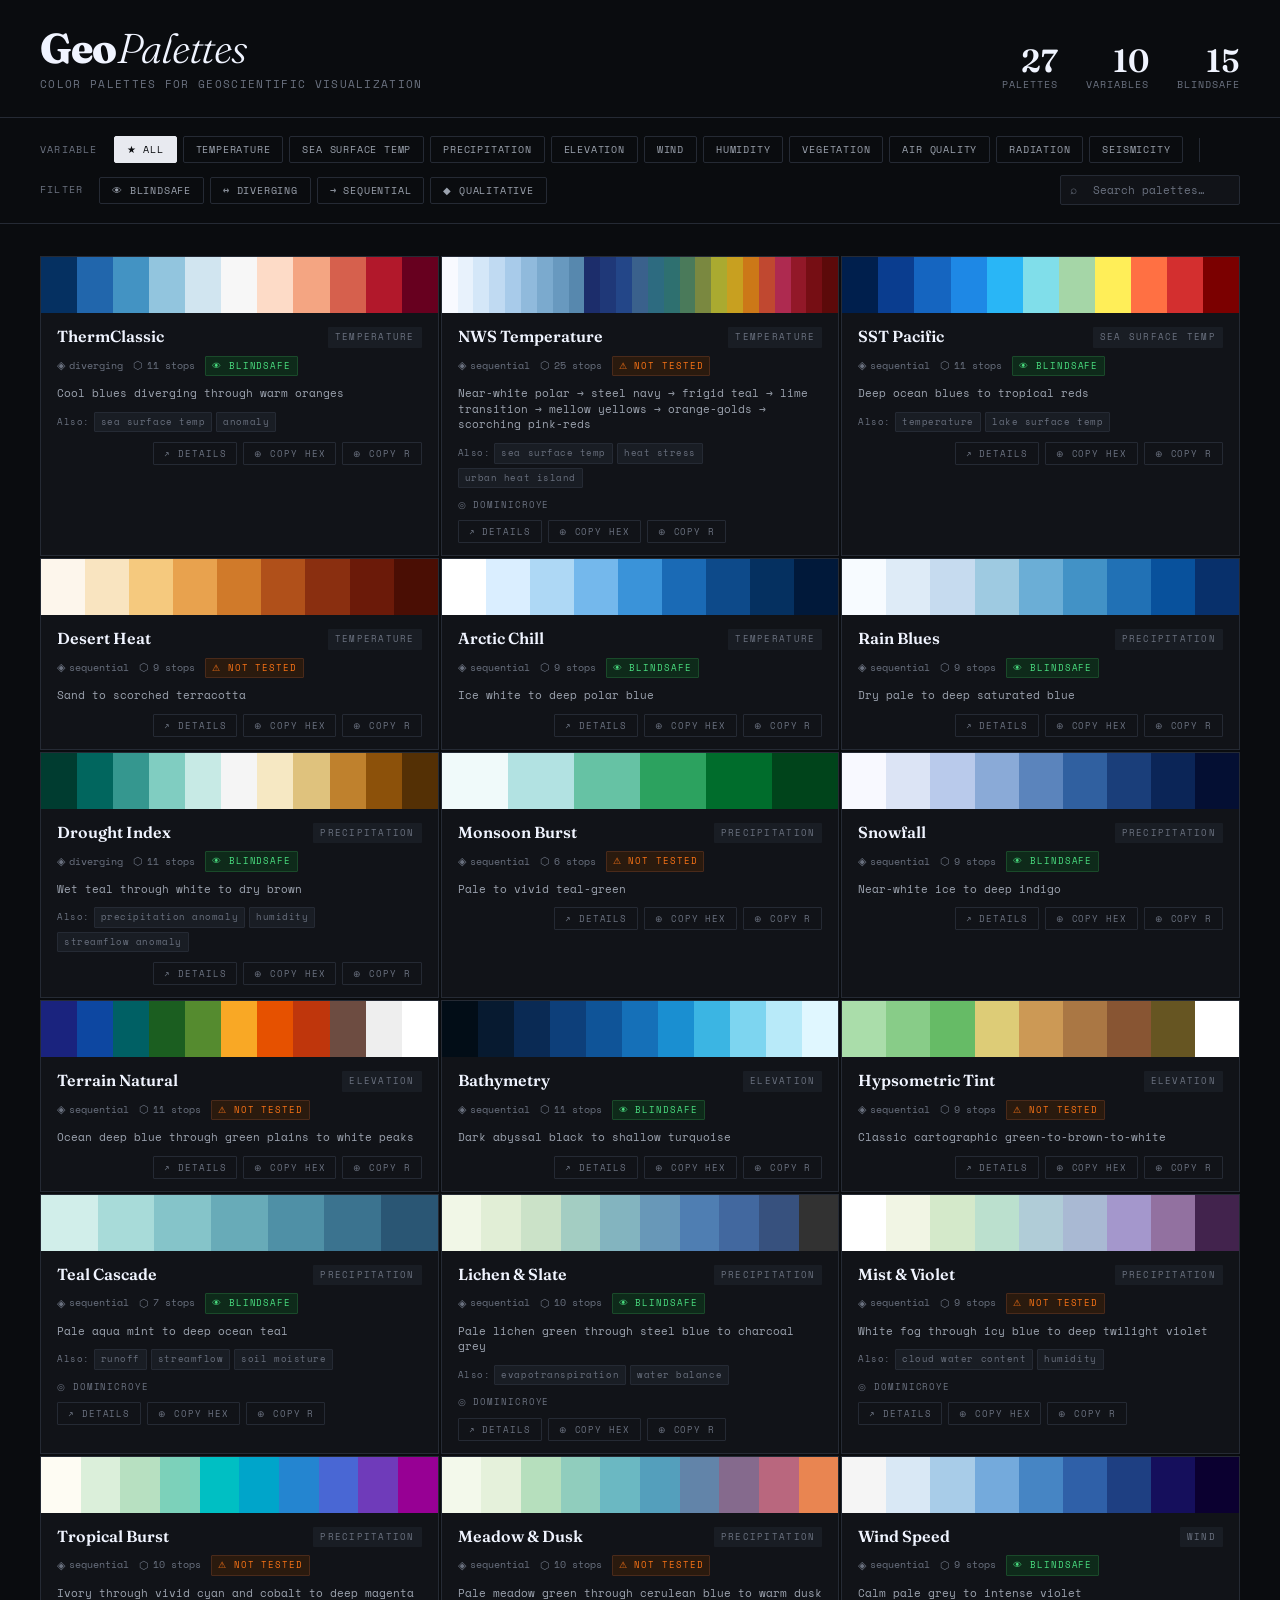
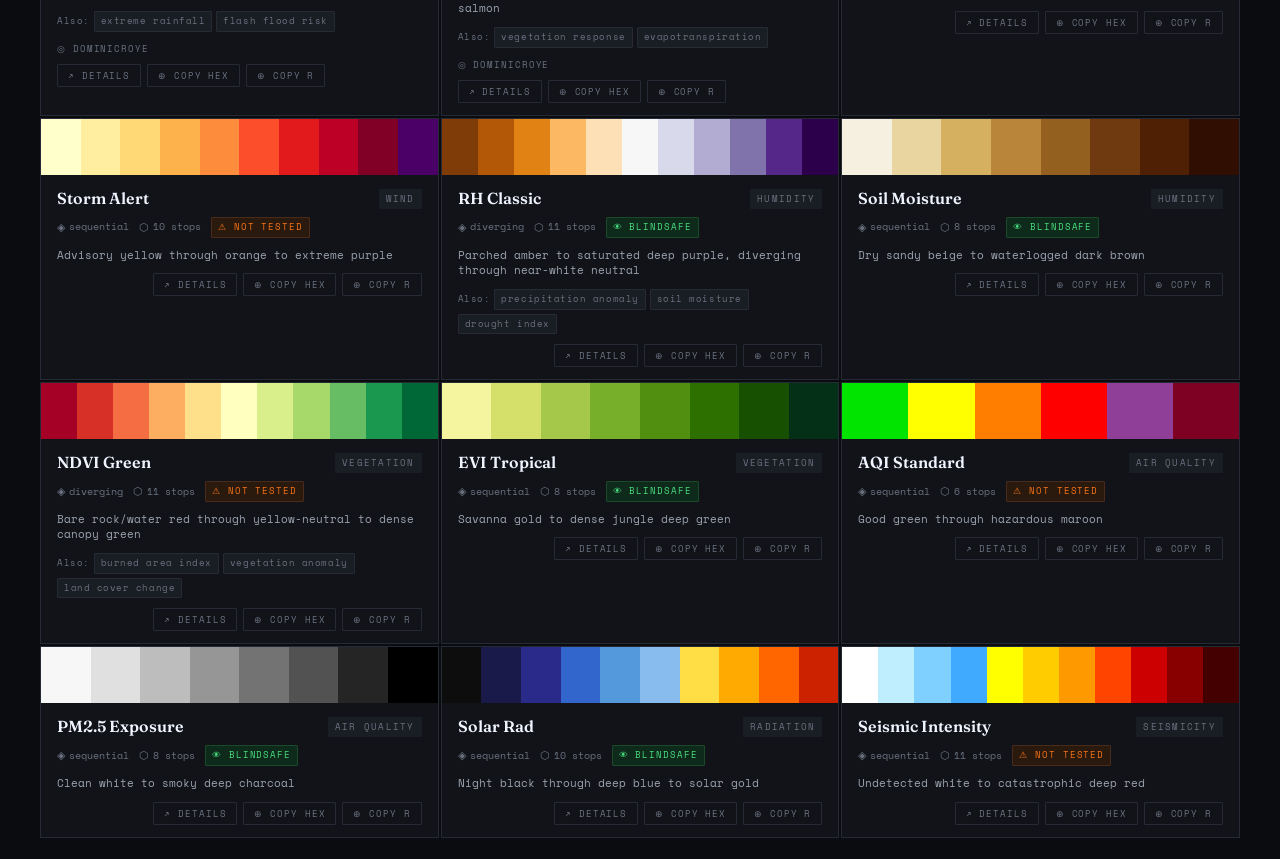
==== index.html @ 3ffadcd8 "Rename geopalettes.html to index.html" ====
<!DOCTYPE html>
<html lang="en">
<head>
<meta charset="UTF-8">
<meta name="viewport" content="width=device-width, initial-scale=1.0">
<title>GeoPalettes — Color Palettes for Geosciences</title>
<link href="https://fonts.googleapis.com/css2?family=Space+Mono:ital,wght@0,400;0,700;1,400&family=Fraunces:ital,opsz,wght@0,9..144,300;0,9..144,600;0,9..144,800;1,9..144,300&display=swap" rel="stylesheet">
<style>
  :root {
    --bg: #0a0c0f;
    --surface: #111318;
    --surface2: #191d24;
    --border: #252a34;
    --text: #e8eaf0;
    --text-dim: #6b7280;
    --text-mid: #9ca3af;
    --accent: #f0f4ff;
    --mono: 'Space Mono', monospace;
    --serif: 'Fraunces', Georgia, serif;
  }

  * { box-sizing: border-box; margin: 0; padding: 0; }

  body {
    background: var(--bg);
    color: var(--text);
    font-family: var(--mono);
    font-size: 13px;
    line-height: 1.6;
    min-height: 100vh;
  }

  /* ── HEADER ── */
  header {
    border-bottom: 1px solid var(--border);
    padding: 28px 40px 24px;
    display: flex;
    align-items: flex-end;
    justify-content: space-between;
    gap: 20px;
    flex-wrap: wrap;
  }

  .logo-block h1 {
    font-family: var(--serif);
    font-size: 2.6rem;
    font-weight: 800;
    letter-spacing: -0.02em;
    line-height: 1;
    color: var(--accent);
  }

  .logo-block h1 span {
    font-style: italic;
    font-weight: 300;
  }

  .logo-block p {
    margin-top: 6px;
    color: var(--text-dim);
    font-size: 11px;
    letter-spacing: 0.12em;
    text-transform: uppercase;
  }

  .header-stats {
    display: flex;
    gap: 28px;
    align-items: flex-end;
  }

  .stat {
    text-align: right;
  }

  .stat-num {
    font-family: var(--serif);
    font-size: 2rem;
    font-weight: 600;
    color: var(--accent);
    line-height: 1;
  }

  .stat-label {
    font-size: 10px;
    color: var(--text-dim);
    text-transform: uppercase;
    letter-spacing: 0.1em;
  }

  /* ── CONTROLS ── */
  .controls {
    padding: 18px 40px;
    border-bottom: 1px solid var(--border);
    display: flex;
    gap: 12px;
    align-items: center;
    flex-wrap: wrap;
  }

  .controls label {
    font-size: 10px;
    color: var(--text-dim);
    text-transform: uppercase;
    letter-spacing: 0.12em;
    margin-right: 4px;
  }

  .filter-group {
    display: flex;
    gap: 6px;
    flex-wrap: wrap;
    align-items: center;
  }

  .chip {
    padding: 5px 12px;
    border: 1px solid var(--border);
    border-radius: 2px;
    background: transparent;
    color: var(--text-mid);
    font-family: var(--mono);
    font-size: 10px;
    letter-spacing: 0.08em;
    text-transform: uppercase;
    cursor: pointer;
    transition: all 0.15s;
  }

  .chip:hover { border-color: var(--text-mid); color: var(--text); }

  .chip.active {
    background: var(--text);
    border-color: var(--text);
    color: var(--bg);
  }

  .sep { width: 1px; height: 24px; background: var(--border); margin: 0 4px; }

  .search-wrap {
    position: relative;
    margin-left: auto;
  }

  .search-wrap input {
    background: var(--surface);
    border: 1px solid var(--border);
    color: var(--text);
    font-family: var(--mono);
    font-size: 11px;
    padding: 6px 12px 6px 32px;
    border-radius: 2px;
    width: 180px;
    outline: none;
    transition: border-color 0.15s;
  }

  .search-wrap input:focus { border-color: var(--text-mid); }
  .search-wrap input::placeholder { color: var(--text-dim); }

  .search-icon {
    position: absolute;
    left: 10px;
    top: 50%;
    transform: translateY(-50%);
    color: var(--text-dim);
    pointer-events: none;
    font-size: 12px;
  }

  /* ── GRID ── */
  .grid {
    padding: 32px 40px;
    display: grid;
    grid-template-columns: repeat(auto-fill, minmax(320px, 1fr));
    gap: 2px;
  }

  /* ── CARD ── */
  .card {
    background: var(--surface);
    border: 1px solid var(--border);
    cursor: pointer;
    transition: border-color 0.15s, transform 0.15s;
    overflow: hidden;
    position: relative;
    animation: fadeIn 0.3s ease both;
  }

  .card:hover {
    border-color: #3a3f4a;
    z-index: 2;
  }

  .card.hidden { display: none; }

  @keyframes fadeIn {
    from { opacity: 0; transform: translateY(8px); }
    to   { opacity: 1; transform: translateY(0); }
  }

  .card-swatch {
    height: 56px;
    display: flex;
    width: 100%;
  }

  .swatch-segment {
    flex: 1;
    height: 100%;
    transition: flex 0.2s;
  }

  .card:hover .swatch-segment { flex: 1.4; }

  .card-body {
    padding: 14px 16px 12px;
  }

  .card-header {
    display: flex;
    justify-content: space-between;
    align-items: flex-start;
    margin-bottom: 8px;
    gap: 8px;
  }

  .card-name {
    font-family: var(--serif);
    font-size: 1rem;
    font-weight: 600;
    color: var(--accent);
    line-height: 1.2;
  }

  .card-variable {
    font-size: 9px;
    text-transform: uppercase;
    letter-spacing: 0.14em;
    color: var(--text-dim);
    background: var(--surface2);
    padding: 3px 7px;
    border-radius: 1px;
    white-space: nowrap;
    flex-shrink: 0;
  }

  .card-meta {
    display: flex;
    gap: 10px;
    flex-wrap: wrap;
    margin-bottom: 10px;
  }

  .meta-item {
    font-size: 10px;
    color: var(--text-dim);
    display: flex;
    align-items: center;
    gap: 4px;
  }

  .meta-item .icon { font-size: 11px; }

  .badge-safe {
    font-size: 9px;
    padding: 2px 6px;
    border-radius: 1px;
    background: #0e2a1a;
    color: #4ade80;
    border: 1px solid #1a4a2a;
    text-transform: uppercase;
    letter-spacing: 0.1em;
  }

  .badge-unsafe {
    font-size: 9px;
    padding: 2px 6px;
    border-radius: 1px;
    background: #2a1a0e;
    color: #f97316;
    border: 1px solid #4a2a1a;
    text-transform: uppercase;
    letter-spacing: 0.1em;
  }

  .card-desc {
    font-size: 10.5px;
    color: var(--text-mid);
    line-height: 1.5;
    margin-bottom: 10px;
  }

  .card-actions {
    display: flex;
    gap: 6px;
    flex-wrap: wrap;
  }

  .card-also {
    display: flex;
    align-items: center;
    flex-wrap: wrap;
    gap: 4px;
    margin-bottom: 10px;
    font-size: 9px;
    color: var(--text-dim);
    letter-spacing: 0.06em;
  }

  .also-tag {
    background: var(--surface2);
    border: 1px solid var(--border);
    color: var(--text-dim);
    padding: 2px 6px;
    border-radius: 1px;
    font-size: 9px;
  }

  .card-footer-meta {
    display: flex;
    align-items: center;
    justify-content: space-between;
    gap: 8px;
    flex-wrap: wrap;
  }

  .card-author {
    font-size: 9px;
    color: var(--text-dim);
    text-transform: uppercase;
    letter-spacing: 0.1em;
    white-space: nowrap;
  }

  .btn-action {
    font-family: var(--mono);
    font-size: 9px;
    letter-spacing: 0.1em;
    text-transform: uppercase;
    padding: 4px 10px;
    border: 1px solid var(--border);
    background: transparent;
    color: var(--text-dim);
    cursor: pointer;
    border-radius: 1px;
    transition: all 0.15s;
  }

  .btn-action:hover { border-color: var(--text-mid); color: var(--text); }

  .btn-action.copied { border-color: #4ade80; color: #4ade80; }

  /* ── MODAL ── */
  .modal-overlay {
    display: none;
    position: fixed;
    inset: 0;
    background: rgba(0,0,0,0.7);
    z-index: 100;
    align-items: center;
    justify-content: center;
    padding: 20px;
    backdrop-filter: blur(4px);
  }

  .modal-overlay.open { display: flex; }

  .modal {
    background: var(--surface);
    border: 1px solid var(--border);
    max-width: 680px;
    width: 100%;
    max-height: 90vh;
    overflow-y: auto;
    animation: modalIn 0.2s ease;
  }

  @keyframes modalIn {
    from { opacity: 0; transform: scale(0.97); }
    to   { opacity: 1; transform: scale(1); }
  }

  .modal-swatch {
    height: 80px;
    display: flex;
    width: 100%;
  }

  .modal-swatch .swatch-segment {
    position: relative;
    cursor: pointer;
    height: 100%;
  }

  .modal-swatch .swatch-segment:hover::after {
    content: attr(data-hex);
    position: absolute;
    bottom: 6px;
    left: 50%;
    transform: translateX(-50%);
    background: rgba(0,0,0,0.8);
    color: #fff;
    font-family: var(--mono);
    font-size: 9px;
    padding: 2px 5px;
    border-radius: 2px;
    white-space: nowrap;
    pointer-events: none;
  }

  .modal-body { padding: 24px; }

  .modal-title {
    font-family: var(--serif);
    font-size: 1.8rem;
    font-weight: 700;
    color: var(--accent);
    margin-bottom: 4px;
  }

  .modal-subtitle {
    color: var(--text-dim);
    font-size: 10px;
    text-transform: uppercase;
    letter-spacing: 0.14em;
    margin-bottom: 20px;
  }

  .modal-grid {
    display: grid;
    grid-template-columns: 1fr 1fr;
    gap: 12px;
    margin-bottom: 20px;
  }

  .meta-box {
    background: var(--surface2);
    padding: 12px 14px;
    border: 1px solid var(--border);
  }

  .meta-box-label {
    font-size: 9px;
    text-transform: uppercase;
    letter-spacing: 0.14em;
    color: var(--text-dim);
    margin-bottom: 4px;
  }

  .meta-box-value {
    font-size: 12px;
    color: var(--text);
  }

  .hex-list {
    display: flex;
    flex-wrap: wrap;
    gap: 8px;
    margin-bottom: 20px;
  }

  .hex-chip {
    display: flex;
    align-items: center;
    gap: 6px;
    background: var(--surface2);
    padding: 5px 10px;
    border: 1px solid var(--border);
    cursor: pointer;
    border-radius: 1px;
    transition: border-color 0.15s;
    font-size: 11px;
    color: var(--text-mid);
  }

  .hex-chip:hover { border-color: var(--text-mid); }

  .hex-dot {
    width: 14px;
    height: 14px;
    border-radius: 50%;
    flex-shrink: 0;
  }

  .code-tabs {
    display: flex;
    gap: 0;
    margin-bottom: 0;
  }

  .code-tab {
    padding: 6px 16px;
    font-family: var(--mono);
    font-size: 10px;
    letter-spacing: 0.1em;
    text-transform: uppercase;
    background: var(--surface2);
    border: 1px solid var(--border);
    color: var(--text-dim);
    cursor: pointer;
    transition: all 0.12s;
    border-bottom: none;
  }

  .code-tab.active { background: var(--bg); color: var(--text); }

  .code-block {
    background: var(--bg);
    border: 1px solid var(--border);
    padding: 16px;
    font-size: 11px;
    line-height: 1.8;
    color: #a5b4fc;
    white-space: pre;
    overflow-x: auto;
    display: none;
  }

  .code-block.active { display: block; }

  .code-block .c-comment { color: var(--text-dim); }
  .code-block .c-fn     { color: #f472b6; }
  .code-block .c-str    { color: #86efac; }
  .code-block .c-num    { color: #fbbf24; }

  .modal-close {
    float: right;
    background: none;
    border: 1px solid var(--border);
    color: var(--text-dim);
    font-family: var(--mono);
    font-size: 11px;
    padding: 4px 10px;
    cursor: pointer;
    border-radius: 1px;
    transition: all 0.12s;
    margin-bottom: 16px;
  }

  .modal-close:hover { border-color: var(--text-mid); color: var(--text); }

  /* ── EMPTY STATE ── */
  .empty {
    text-align: center;
    padding: 80px 20px;
    color: var(--text-dim);
    grid-column: 1/-1;
    display: none;
  }

  .empty.show { display: block; }

  .empty p { font-size: 11px; margin-top: 8px; }

  /* ── FOOTER ── */
  footer {
    border-top: 1px solid var(--border);
    padding: 20px 40px;
    display: flex;
    justify-content: space-between;
    align-items: center;
    flex-wrap: wrap;
    gap: 10px;
  }

  footer p { font-size: 10px; color: var(--text-dim); }

  footer a { color: var(--text-mid); text-decoration: none; }
  footer a:hover { color: var(--text); }

  /* ── SCROLLBAR ── */
  ::-webkit-scrollbar { width: 6px; height: 6px; }
  ::-webkit-scrollbar-track { background: var(--bg); }
  ::-webkit-scrollbar-thumb { background: var(--border); border-radius: 3px; }
</style>
</head>
<body>

<header>
  <div class="logo-block">
    <h1>Geo<span>Palettes</span></h1>
    <p>Color palettes for geoscientific visualization</p>
  </div>
  <div class="header-stats">
    <div class="stat">
      <div class="stat-num" id="stat-palettes">0</div>
      <div class="stat-label">Palettes</div>
    </div>
    <div class="stat">
      <div class="stat-num" id="stat-vars">0</div>
      <div class="stat-label">Variables</div>
    </div>
    <div class="stat">
      <div class="stat-num" id="stat-safe">0</div>
      <div class="stat-label">Blindsafe</div>
    </div>
  </div>
</header>

<div class="controls">
  <label>Variable</label>
  <div class="filter-group" id="var-chips"></div>
  <div class="sep"></div>
  <label>Filter</label>
  <div class="filter-group">
    <button class="chip" data-filter="blindsafe" onclick="toggleFilter(this)">👁 Blindsafe</button>
    <button class="chip" data-filter="diverging" onclick="toggleFilter(this)">↔ Diverging</button>
    <button class="chip" data-filter="sequential" onclick="toggleFilter(this)">→ Sequential</button>
    <button class="chip" data-filter="qualitative" onclick="toggleFilter(this)">◆ Qualitative</button>
  </div>
  <div class="search-wrap">
    <span class="search-icon">⌕</span>
    <input type="text" id="search" placeholder="Search palettes…" oninput="applyFilters()">
  </div>
</div>

<div class="grid" id="grid">
  <div class="empty" id="empty">
    <div style="font-size:2rem">◌</div>
    <p>No palettes match the current filters.</p>
  </div>
</div>

<!-- MODAL -->
<div class="modal-overlay" id="modal" onclick="closeModal(event)">
  <div class="modal" id="modal-content">
    <div class="modal-swatch" id="modal-swatch"></div>
    <div class="modal-body">
      <button class="modal-close" onclick="closeModal()">✕ Close</button>
      <div class="modal-title" id="modal-name"></div>
      <div class="modal-subtitle" id="modal-sub"></div>
      <div class="modal-grid" id="modal-meta"></div>
      <div style="font-size:10px;color:var(--text-dim);text-transform:uppercase;letter-spacing:.12em;margin-bottom:10px">Hex Codes <span style="font-size:9px">(click to copy)</span></div>
      <div class="hex-list" id="modal-hexes"></div>
      <div class="code-tabs">
        <button class="code-tab active" onclick="switchTab('r',this)">R</button>
        <button class="code-tab" onclick="switchTab('python',this)">Python</button>
        <button class="code-tab" onclick="switchTab('css',this)">CSS</button>
      </div>
      <div class="code-block active" id="code-r"></div>
      <div class="code-block" id="code-python"></div>
      <div class="code-block" id="code-css"></div>
    </div>
  </div>
</div>

<footer>
  <p>GeoPalettes · Open collection of color palettes for geosciences · <a href="https://github.com/dominicroye/color-for-geoscience" target="_blank">github.com/dominicroye/color-for-geoscience</a></p>
  <p>Contributions welcome · CC BY 4.0</p>
</footer>

<script>
const PALETTES = [
  // ── TEMPERATURE ──
  {
    id: "thermo-classic",
    name: "ThermClassic",
    variable: "temperature",
    type: "diverging",
    blindsafe: true,
    range: "-30 to 50 °C",
    context: "Temperature anomalies, climate maps, departure from normal",
    also_useful: ["sea surface temp", "anomaly"],
    theme: "Cool blues diverging through warm oranges",
    author: "GeoPalettes",
    colors: ["#053061","#2166ac","#4393c3","#92c5de","#d1e5f0","#f7f7f7","#fddbc7","#f4a582","#d6604d","#b2182b","#67001f"]
  },
  {
    id: "temp-fahrenheit-nws",
    name: "NWS Temperature",
    variable: "temperature",
    type: "sequential",
    blindsafe: false,
    range: "-51 to 66 °C",
    context: "Surface air temperature, weather forecast maps, NWS-style products",
    also_useful: ["sea surface temp", "heat stress", "urban heat island"],
    theme: "Near-white polar → steel navy → frigid teal → lime transition → mellow yellows → orange-golds → scorching pink-reds",
    author: "dominicroye",
    colors: [
      "#F8FAFF", // -60 to -45 °F  — barely-there blue/white (extreme cold)
      "#E8F2FC",
      "#D4E7F8",
      "#C0DAF2",
      "#A8CBEA",
      "#90BADC", // -45 to 0 °F   — light gray/blues
      "#7BAACE",
      "#6899BF",
      "#5788AE",
      "#1C2D6B", // 0 to 32 °F    — hard navy dividing wall (freezing)
      "#1F3878",
      "#234688",
      "#3A618C", // 32 to 50 °F   — frigid turquoise/blues
      "#2D6B80",
      "#2E7070", // 50 to 70 °F   — transitional lime/teals
      "#4A7A5A",
      "#7A8840",
      "#AAAA30", // 70 to 85 °F   — mellow yellows
      "#C8A020",
      "#CC7818", // 85 to 100 °F  — warming orange/golds
      "#C04830",
      "#AE2A50", // 100 to 120 °F — scorching pink/reds
      "#921828",
      "#760E14",
      "#5C0A0A"  // 120 to 150 °F — extreme heat maroon
    ]
  },
  {
    id: "sst-pacific",
    name: "SST Pacific",
    variable: "sea surface temp",
    type: "sequential",
    blindsafe: true,
    range: "0 to 32 °C",
    context: "Sea surface temperature, ocean heat content",
    also_useful: ["temperature", "lake surface temp"],
    theme: "Deep ocean blues to tropical reds",
    author: "GeoPalettes",
    colors: ["#001f4d","#0a3d8f","#1565c0","#1e88e5","#29b6f6","#80deea","#a5d6a7","#ffee58","#ff7043","#d32f2f","#7b0000"]
  },
  {
    id: "desert-heat",
    name: "Desert Heat",
    variable: "temperature",
    type: "sequential",
    blindsafe: false,
    range: "0 to 60 °C",
    context: "Surface temperature, heat stress, UHI",
    theme: "Sand to scorched terracotta",
    author: "GeoPalettes",
    colors: ["#fdf6ec","#f9e4c0","#f5c97e","#e8a24e","#d07a2a","#b0501a","#8a2f10","#6b1a09","#4a0e04"]
  },
  {
    id: "arctic-chill",
    name: "Arctic Chill",
    variable: "temperature",
    type: "sequential",
    blindsafe: true,
    range: "-50 to 0 °C",
    context: "Polar temperatures, permafrost, sea ice",
    theme: "Ice white to deep polar blue",
    author: "GeoPalettes",
    colors: ["#ffffff","#daeeff","#aed8f5","#74b8ec","#3a93d9","#1a6ab5","#0d4a8a","#053060","#01193a"]
  },
  // ── PRECIPITATION ──
  {
    id: "rain-blues",
    name: "Rain Blues",
    variable: "precipitation",
    type: "sequential",
    blindsafe: true,
    range: "0 to 300 mm",
    context: "Monthly/annual precipitation totals",
    theme: "Dry pale to deep saturated blue",
    author: "GeoPalettes",
    colors: ["#f7fbff","#deebf7","#c6dbef","#9ecae1","#6baed6","#4292c6","#2171b5","#08519c","#08306b"]
  },
  {
    id: "drought-index",
    name: "Drought Index",
    variable: "precipitation",
    type: "diverging",
    blindsafe: true,
    range: "-3 to 3 SPI",
    context: "SPI, PDSI, drought monitoring; anomaly maps where negative = drought, positive = excess",
    also_useful: ["precipitation anomaly", "humidity", "streamflow anomaly"],
    theme: "Wet teal through white to dry brown",
    author: "GeoPalettes",
    colors: ["#003c30","#01665e","#35978f","#80cdc1","#c7eae5","#f5f5f5","#f6e8c3","#dfc27d","#bf812d","#8c510a","#543005"]
  },
  {
    id: "monsoon-burst",
    name: "Monsoon Burst",
    variable: "precipitation",
    type: "sequential",
    blindsafe: false,
    range: "0 to 500 mm/day",
    context: "Heavy rainfall events, tropical convection",
    theme: "Pale to vivid teal-green",
    author: "GeoPalettes",
    colors: ["#f0fafa","#b2e2e2","#66c2a4","#2ca25f","#006d2c","#00441b"]
  },
  {
    id: "snowfall",
    name: "Snowfall",
    variable: "precipitation",
    type: "sequential",
    blindsafe: true,
    range: "0 to 100 cm",
    context: "Snowfall depth, snow water equivalent",
    theme: "Near-white ice to deep indigo",
    author: "GeoPalettes",
    colors: ["#f8f9ff","#dce4f5","#b9caeb","#8aaad7","#5b84bc","#3060a0","#1a3e7a","#0b2557","#040f33"]
  },
  // ── ELEVATION ──
  {
    id: "terrain-natural",
    name: "Terrain Natural",
    variable: "elevation",
    type: "sequential",
    blindsafe: false,
    range: "-11000 to 8849 m",
    context: "DEM, topographic maps, hypsometry",
    theme: "Ocean deep blue through green plains to white peaks",
    author: "GeoPalettes",
    colors: ["#1a237e","#0d47a1","#006064","#1b5e20","#558b2f","#f9a825","#e65100","#bf360c","#6d4c41","#eeeeee","#ffffff"]
  },
  {
    id: "bathymetry",
    name: "Bathymetry",
    variable: "elevation",
    type: "sequential",
    blindsafe: true,
    range: "-11000 to 0 m",
    context: "Ocean depth, seafloor topography",
    theme: "Dark abyssal black to shallow turquoise",
    author: "GeoPalettes",
    colors: ["#020d17","#071a30","#0a2a54","#0d3f7a","#0f5498","#1570b8","#1a8fd1","#3bb5e3","#7dd5f0","#b8eaf9","#e0f7ff"]
  },
  {
    id: "hypsometric",
    name: "Hypsometric Tint",
    variable: "elevation",
    type: "sequential",
    blindsafe: false,
    range: "0 to 8849 m",
    context: "Land elevation, atlas cartography",
    theme: "Classic cartographic green-to-brown-to-white",
    author: "GeoPalettes",
    colors: ["#aaddaa","#88cc88","#66bb66","#ddcc77","#cc9955","#aa7744","#885533","#665522","#ffffff"]
  },
  {
    id: "precip-teal-cascade",
    name: "Teal Cascade",
    variable: "precipitation",
    type: "sequential",
    blindsafe: true,
    range: "0 to 200 mm",
    context: "Monthly precipitation, climatological normals",
    also_useful: ["runoff", "streamflow", "soil moisture"],
    theme: "Pale aqua mint to deep ocean teal",
    author: "dominicroye",
    colors: ["#d1eeea","#a8dbd9","#85c4c9","#68abb8","#4f90a6","#3b738f","#2a5674"]
  },
  {
    id: "precip-lichen-slate",
    name: "Lichen & Slate",
    variable: "precipitation",
    type: "sequential",
    blindsafe: true,
    range: "0 to 400 mm",
    context: "Annual precipitation totals, humid climates",
    also_useful: ["evapotranspiration", "water balance"],
    theme: "Pale lichen green through steel blue to charcoal grey",
    author: "dominicroye",
    colors: ["#F1F7E7","#E1EED6","#CBE2C8","#A3CDC2","#83B4BF","#6898B8","#4F7EB2","#42689F","#37517E","#323232"]
  },
  {
    id: "precip-mist-violet",
    name: "Mist & Violet",
    variable: "precipitation",
    type: "sequential",
    blindsafe: false,
    range: "0 to 500 mm",
    context: "Orographic precipitation, fog water input, montane rainfall",
    also_useful: ["cloud water content", "humidity"],
    theme: "White fog through icy blue to deep twilight violet",
    author: "dominicroye",
    colors: ["#FFFFFF","#F1F5E4","#D4E9CA","#BBE0CE","#B0CCD7","#A9B9D3","#A497CC","#9271A0","#42234D"]
  },
  {
    id: "precip-tropical-burst",
    name: "Tropical Burst",
    variable: "precipitation",
    type: "sequential",
    blindsafe: false,
    range: "0 to 600 mm",
    context: "Tropical convective rainfall, ITCZ, monsoon peaks",
    also_useful: ["extreme rainfall", "flash flood risk"],
    theme: "Ivory through vivid cyan and cobalt to deep magenta",
    author: "dominicroye",
    colors: ["#FEFCF3","#DBEFDA","#B7E0C1","#7CD1BA","#00BFC3","#00A5CA","#2485D0","#4967D4","#6F3BBA","#970094"]
  },
  {
    id: "precip-meadow-dusk",
    name: "Meadow & Dusk",
    variable: "precipitation",
    type: "sequential",
    blindsafe: false,
    range: "0 to 300 mm",
    context: "Seasonal rainfall, transitional climate regimes",
    also_useful: ["vegetation response", "evapotranspiration"],
    theme: "Pale meadow green through cerulean blue to warm dusk salmon",
    author: "dominicroye",
    colors: ["#F3F9EB","#E5F1DB","#B6DFBD","#90CDBD","#6BB8C2","#549FBC","#6284A9","#856A8D","#B9677E","#E98551"]
  },
  // ── WIND ──
  {
    id: "wind-speed",
    name: "Wind Speed",
    variable: "wind",
    type: "sequential",
    blindsafe: true,
    range: "0 to 60 m/s",
    context: "Surface wind speed, gust intensity",
    theme: "Calm pale grey to intense violet",
    author: "GeoPalettes",
    colors: ["#f5f5f5","#d9e8f5","#a8cce8","#74aadc","#4685c4","#2f60a8","#1e3f82","#150f5c","#0b0030"]
  },
  {
    id: "storm-alert",
    name: "Storm Alert",
    variable: "wind",
    type: "sequential",
    blindsafe: false,
    range: "0 to 100 kt",
    context: "Tropical cyclone intensity, severe weather",
    theme: "Advisory yellow through orange to extreme purple",
    author: "GeoPalettes",
    colors: ["#ffffcc","#ffeda0","#fed976","#feb24c","#fd8d3c","#fc4e2a","#e31a1c","#bd0026","#800026","#4a0066"]
  },
  // ── HUMIDITY & MOISTURE ──
  {
    id: "relative-humidity",
    name: "RH Classic",
    variable: "humidity",
    type: "diverging",
    blindsafe: true,
    range: "0 to 100 %",
    context: "Relative humidity, drought–wet gradient; diverges from neutral (~50%) toward arid amber and saturated violet",
    also_useful: ["precipitation anomaly", "soil moisture", "drought index"],
    theme: "Parched amber to saturated deep purple, diverging through near-white neutral",
    author: "GeoPalettes",
    colors: ["#7f3b08","#b35806","#e08214","#fdb863","#fee0b6","#f7f7f7","#d8daeb","#b2abd2","#8073ac","#542788","#2d004b"]
  },
  {
    id: "soil-moisture",
    name: "Soil Moisture",
    variable: "humidity",
    type: "sequential",
    blindsafe: true,
    range: "0 to 1 (volumetric)",
    context: "Soil water content, field capacity",
    theme: "Dry sandy beige to waterlogged dark brown",
    author: "GeoPalettes",
    colors: ["#f5f0e0","#e8d5a0","#d4b060","#b8853a","#946020","#703a10","#502005","#300e02"]
  },
  // ── VEGETATION ──
  {
    id: "ndvi-green",
    name: "NDVI Green",
    variable: "vegetation",
    type: "diverging",
    blindsafe: false,
    range: "-1 to 1",
    context: "NDVI, vegetation anomaly, greenness departure from normal; center (~0) represents bare soil/sparse cover",
    also_useful: ["burned area index", "vegetation anomaly", "land cover change"],
    theme: "Bare rock/water red through yellow-neutral to dense canopy green",
    author: "GeoPalettes",
    colors: ["#a50026","#d73027","#f46d43","#fdae61","#fee08b","#ffffbf","#d9ef8b","#a6d96a","#66bd63","#1a9850","#006837"]
  },
  {
    id: "evi-trop",
    name: "EVI Tropical",
    variable: "vegetation",
    type: "sequential",
    blindsafe: true,
    range: "0 to 0.8 EVI",
    context: "Enhanced Vegetation Index, tropical forests",
    theme: "Savanna gold to dense jungle deep green",
    author: "GeoPalettes",
    colors: ["#f5f5a0","#d4e06a","#a6c84a","#77ae2a","#508f10","#2e7000","#165000","#053018"]
  },
  // ── AIR QUALITY ──
  {
    id: "aqi-standard",
    name: "AQI Standard",
    variable: "air quality",
    type: "sequential",
    blindsafe: false,
    range: "0 to 500 AQI",
    context: "Air Quality Index (US EPA standard categories)",
    theme: "Good green through hazardous maroon",
    author: "GeoPalettes",
    colors: ["#00e400","#ffff00","#ff7e00","#ff0000","#8f3f97","#7e0023"]
  },
  {
    id: "pm25-exposure",
    name: "PM2.5 Exposure",
    variable: "air quality",
    type: "sequential",
    blindsafe: true,
    range: "0 to 150 μg/m³",
    context: "Fine particulate matter, air pollution monitoring",
    theme: "Clean white to smoky deep charcoal",
    author: "GeoPalettes",
    colors: ["#f7f7f7","#e0e0e0","#bdbdbd","#969696","#737373","#525252","#252525","#000000"]
  },
  // ── RADIATION / SOLAR ──
  {
    id: "solar-radiation",
    name: "Solar Rad",
    variable: "radiation",
    type: "sequential",
    blindsafe: true,
    range: "0 to 1000 W/m²",
    context: "Shortwave radiation, insolation, solar energy potential",
    theme: "Night black through deep blue to solar gold",
    author: "GeoPalettes",
    colors: ["#0d0d0d","#1a1a4a","#2a2a8a","#3366cc","#5599dd","#88bbee","#ffdd44","#ffaa00","#ff6600","#cc2200"]
  },
  // ── SEISMICITY ──
  {
    id: "seismic-intensity",
    name: "Seismic Intensity",
    variable: "seismicity",
    type: "sequential",
    blindsafe: false,
    range: "0 to XII MMI",
    context: "Earthquake intensity, ground shaking hazard",
    theme: "Undetected white to catastrophic deep red",
    author: "GeoPalettes",
    colors: ["#ffffff","#bfefff","#80d0ff","#40aaff","#ffff00","#ffcc00","#ff9900","#ff4400","#cc0000","#880000","#440000"]
  },
];

// ── RENDER ──
const variables = [...new Set(PALETTES.map(p => p.variable))];
const varChips = document.getElementById('var-chips');

let activeVar = 'all';
let activeFilters = new Set();
let searchQuery = '';
let currentPalette = null;
let activeCodeTab = 'r';

// Stat counts — auto-computed from PALETTES array
document.getElementById('stat-palettes').textContent = PALETTES.length;
document.getElementById('stat-vars').textContent = variables.length;
document.getElementById('stat-safe').textContent = PALETTES.filter(p => p.blindsafe).length;

// Variable chips
const allChip = document.createElement('button');
allChip.className = 'chip active';
allChip.textContent = '★ All';
allChip.onclick = () => setVar('all', allChip);
varChips.appendChild(allChip);

variables.forEach(v => {
  const btn = document.createElement('button');
  btn.className = 'chip';
  btn.textContent = v;
  btn.onclick = () => setVar(v, btn);
  varChips.appendChild(btn);
});

function setVar(v, el) {
  activeVar = v;
  document.querySelectorAll('#var-chips .chip').forEach(c => c.classList.remove('active'));
  el.classList.add('active');
  applyFilters();
}

function toggleFilter(el) {
  const f = el.dataset.filter;
  if (activeFilters.has(f)) { activeFilters.delete(f); el.classList.remove('active'); }
  else { activeFilters.add(f); el.classList.add('active'); }
  applyFilters();
}

function applyFilters() {
  searchQuery = document.getElementById('search').value.toLowerCase();
  let visible = 0;
  document.querySelectorAll('.card').forEach(card => {
    const id = card.dataset.id;
    const p = PALETTES.find(x => x.id === id);
    let show = true;
    if (activeVar !== 'all' && p.variable !== activeVar) show = false;
    if (activeFilters.has('blindsafe') && !p.blindsafe) show = false;
    if (activeFilters.has('diverging') && p.type !== 'diverging') show = false;
    if (activeFilters.has('sequential') && p.type !== 'sequential') show = false;
    if (activeFilters.has('qualitative') && p.type !== 'qualitative') show = false;
    if (searchQuery && !p.name.toLowerCase().includes(searchQuery) &&
        !p.variable.toLowerCase().includes(searchQuery) &&
        !p.theme.toLowerCase().includes(searchQuery) &&
        !p.context.toLowerCase().includes(searchQuery) &&
        !(p.also_useful || []).some(t => t.toLowerCase().includes(searchQuery))) show = false;
    card.classList.toggle('hidden', !show);
    if (show) visible++;
  });
  document.getElementById('empty').classList.toggle('show', visible === 0);
}

// Build cards
const grid = document.getElementById('grid');

PALETTES.forEach((p, i) => {
  const card = document.createElement('div');
  card.className = 'card';
  card.dataset.id = p.id;
  card.style.animationDelay = (i * 0.03) + 's';

  const swatch = p.colors.map(c =>
    `<div class="swatch-segment" style="background:${c}" title="${c}"></div>`
  ).join('');

  card.innerHTML = `
    <div class="card-swatch">${swatch}</div>
    <div class="card-body">
      <div class="card-header">
        <div class="card-name">${p.name}</div>
        <div class="card-variable">${p.variable}</div>
      </div>
      <div class="card-meta">
        <span class="meta-item"><span class="icon">◈</span> ${p.type}</span>
        <span class="meta-item"><span class="icon">⬡</span> ${p.colors.length} stops</span>
        <span class="${p.blindsafe ? 'badge-safe' : 'badge-unsafe'}">${p.blindsafe ? '👁 blindsafe' : '⚠ not tested'}</span>
      </div>
      <div class="card-desc">${p.theme}</div>
      ${p.also_useful && p.also_useful.length ? `<div class="card-also">Also: ${p.also_useful.map(t=>`<span class="also-tag">${t}</span>`).join('')}</div>` : ''}
      <div class="card-footer-meta">
        ${p.author && p.author !== 'GeoPalettes' ? `<span class="card-author">◎ ${p.author}</span>` : '<span></span>'}
        <div class="card-actions">
          <button class="btn-action" onclick="openModal('${p.id}',event)">↗ Details</button>
          <button class="btn-action" onclick="copyHex('${p.id}',this,event)">⊕ Copy HEX</button>
          <button class="btn-action" onclick="copyR('${p.id}',this,event)">⊕ Copy R</button>
        </div>
      </div>
    </div>
  `;
  grid.insertBefore(card, document.getElementById('empty'));
});

// ── COPY ──
function copyHex(id, btn, e) {
  e && e.stopPropagation();
  const p = PALETTES.find(x => x.id === id);
  navigator.clipboard.writeText(p.colors.join(', ')).then(() => {
    btn.textContent = '✓ Copied!';
    btn.classList.add('copied');
    setTimeout(() => { btn.textContent = '⊕ Copy HEX'; btn.classList.remove('copied'); }, 1500);
  });
}

function copyR(id, btn, e) {
  e && e.stopPropagation();
  const p = PALETTES.find(x => x.id === id);
  const code = buildR(p);
  navigator.clipboard.writeText(code).then(() => {
    btn.textContent = '✓ Copied!';
    btn.classList.add('copied');
    setTimeout(() => { btn.textContent = '⊕ Copy R'; btn.classList.remove('copied'); }, 1500);
  });
}

// ── MODAL ──
function openModal(id, e) {
  e && e.stopPropagation();
  const p = PALETTES.find(x => x.id === id);
  currentPalette = p;

  document.getElementById('modal-swatch').innerHTML =
    p.colors.map(c =>
      `<div class="swatch-segment" data-hex="${c}" style="background:${c}" onclick="navigator.clipboard.writeText('${c}')" title="Click to copy ${c}"></div>`
    ).join('');

  document.getElementById('modal-name').textContent = p.name;
  document.getElementById('modal-sub').textContent = `${p.variable} · ${p.type} · ${p.colors.length} color stops`;

  document.getElementById('modal-meta').innerHTML = `
    <div class="meta-box"><div class="meta-box-label">Variable</div><div class="meta-box-value">${p.variable}</div></div>
    <div class="meta-box"><div class="meta-box-label">Type</div><div class="meta-box-value">${p.type}</div></div>
    <div class="meta-box"><div class="meta-box-label">Value Range</div><div class="meta-box-value">${p.range}</div></div>
    <div class="meta-box"><div class="meta-box-label">Blindsafe</div><div class="meta-box-value">${p.blindsafe ? '✓ Yes' : '✗ Not tested'}</div></div>
    ${p.author && p.author !== 'GeoPalettes' ? `<div class="meta-box"><div class="meta-box-label">Author</div><div class="meta-box-value">${p.author}</div></div>` : ''}
    <div class="meta-box" style="grid-column:1/-1"><div class="meta-box-label">Recommended Context</div><div class="meta-box-value">${p.context}</div></div>
    <div class="meta-box" style="grid-column:1/-1"><div class="meta-box-label">Theme / Inspiration</div><div class="meta-box-value">${p.theme}</div></div>
    ${p.also_useful && p.also_useful.length ? `<div class="meta-box" style="grid-column:1/-1"><div class="meta-box-label">Also useful for</div><div class="meta-box-value" style="display:flex;flex-wrap:wrap;gap:5px;margin-top:4px">${p.also_useful.map(t=>`<span style="background:var(--surface);border:1px solid var(--border);padding:2px 8px;font-size:10px;border-radius:1px">${t}</span>`).join('')}</div></div>` : ''}
    ${p.id === 'temp-fahrenheit-nws' ? `<div class="meta-box" style="grid-column:1/-1">
      <div class="meta-box-label">Color zones (°C)</div>
      <div class="meta-box-value" style="display:flex;flex-wrap:wrap;gap:6px;margin-top:4px">
        <span style="background:#5C0A0A;color:#fff;padding:2px 8px;font-size:10px;border-radius:1px">&gt; 48 °C · Extreme heat</span>
        <span style="background:#AE2A50;color:#fff;padding:2px 8px;font-size:10px;border-radius:1px">38–48 °C · Scorching</span>
        <span style="background:#CC7818;color:#fff;padding:2px 8px;font-size:10px;border-radius:1px">29–38 °C · Orange/Gold</span>
        <span style="background:#AAAA30;color:#111;padding:2px 8px;font-size:10px;border-radius:1px">21–29 °C · Yellows</span>
        <span style="background:#2E7070;color:#fff;padding:2px 8px;font-size:10px;border-radius:1px">13–21 °C · Lime/Teal</span>
        <span style="background:#3A618C;color:#fff;padding:2px 8px;font-size:10px;border-radius:1px">4–13 °C · Frigid blues</span>
        <span style="background:#1C2D6B;color:#fff;padding:2px 8px;font-size:10px;border-radius:1px">−18–0 °C · Navy wall</span>
        <span style="background:#A8CBEA;color:#111;padding:2px 8px;font-size:10px;border-radius:1px">−43–−18 °C · Gray/blues</span>
        <span style="background:#F8FAFF;color:#333;border:1px solid #ccc;padding:2px 8px;font-size:10px;border-radius:1px">&lt; −43 °C · Polar white</span>
      </div>
    </div>` : ''}
  `;

  document.getElementById('modal-hexes').innerHTML =
    p.colors.map(c =>
      `<div class="hex-chip" onclick="navigator.clipboard.writeText('${c}');this.style.borderColor='#4ade80';setTimeout(()=>this.style.borderColor='',1200)">
        <div class="hex-dot" style="background:${c};border:1px solid rgba(255,255,255,.1)"></div>
        ${c}
      </div>`
    ).join('');

  document.getElementById('code-r').innerHTML = buildRHtml(p);
  document.getElementById('code-python').innerHTML = buildPyHtml(p);
  document.getElementById('code-css').innerHTML = buildCssHtml(p);

  // Reset tabs
  document.querySelectorAll('.code-tab').forEach((t,i) => t.classList.toggle('active', i===0));
  document.querySelectorAll('.code-block').forEach((b,i) => b.classList.toggle('active', i===0));
  activeCodeTab = 'r';

  document.getElementById('modal').classList.add('open');
  document.body.style.overflow = 'hidden';
}

function closeModal(e) {
  if (e && e.target !== document.getElementById('modal') && e.type !== 'click') return;
  if (e && e.currentTarget === document.getElementById('modal') && e.target !== e.currentTarget) return;
  document.getElementById('modal').classList.remove('open');
  document.body.style.overflow = '';
}

document.getElementById('modal').addEventListener('click', function(e) {
  if (e.target === this) { this.classList.remove('open'); document.body.style.overflow = ''; }
});

function switchTab(tab, el) {
  activeCodeTab = tab;
  document.querySelectorAll('.code-tab').forEach(t => t.classList.remove('active'));
  el.classList.add('active');
  document.querySelectorAll('.code-block').forEach(b => b.classList.remove('active'));
  document.getElementById('code-' + tab).classList.add('active');
}

// ── CODE BUILDERS ──
function buildR(p) {
  const hexStr = p.colors.map(c => `"${c}"`).join(', ');
  return `# ${p.name} — ${p.variable} (${p.type})\n# ${p.theme}\n# Range: ${p.range}\n# Context: ${p.context}\n\n${p.id.replace(/-/g,'_')} <- c(${hexStr})\n\n# Usage with ggplot2\nlibrary(ggplot2)\nscale_fill_gradientn(colours = ${p.id.replace(/-/g,'_')})\n\n# Or with colorRampPalette for continuous interpolation\npal_fn <- colorRampPalette(${p.id.replace(/-/g,'_')})\npal256 <- pal_fn(256)`;
}

function buildRHtml(p) {
  const hexStr = p.colors.map(c => `<span class="c-str">"${c}"</span>`).join(', ');
  const varname = p.id.replace(/-/g,'_');
  return `<span class="c-comment"># ${p.name} — ${p.variable} (${p.type})</span>
<span class="c-comment"># ${p.theme}</span>
<span class="c-comment"># Range: ${p.range} | Context: ${p.context}</span>

${varname} &lt;- c(${hexStr})

<span class="c-comment"># Usage with ggplot2</span>
<span class="c-fn">library</span>(ggplot2)
<span class="c-fn">scale_fill_gradientn</span>(colours = ${varname})

<span class="c-comment"># Continuous interpolation</span>
pal_fn &lt;- <span class="c-fn">colorRampPalette</span>(${varname})
pal256 &lt;- pal_fn(<span class="c-num">256</span>)`;
}

function buildPyHtml(p) {
  const hexStr = p.colors.map(c => `<span class="c-str">'${c}'</span>`).join(', ');
  const varname = p.id.replace(/-/g,'_');
  return `<span class="c-comment"># ${p.name} — ${p.variable} (${p.type})</span>
<span class="c-comment"># ${p.theme}</span>
<span class="c-comment"># Range: ${p.range} | Context: ${p.context}</span>

<span class="c-fn">import</span> matplotlib.pyplot <span class="c-fn">as</span> plt
<span class="c-fn">from</span> matplotlib.colors <span class="c-fn">import</span> LinearSegmentedColormap

${varname} = [${hexStr}]

<span class="c-comment"># Create matplotlib colormap</span>
cmap = LinearSegmentedColormap.<span class="c-fn">from_list</span>(
    <span class="c-str">'${p.id}'</span>, ${varname}
)

<span class="c-comment"># Usage</span>
plt.<span class="c-fn">imshow</span>(data, cmap=cmap)
plt.<span class="c-fn">colorbar</span>()`;
}

function buildCssHtml(p) {
  const stops = p.colors.map((c, i) =>
    `    <span class="c-str">${c}</span> <span class="c-num">${Math.round(i/(p.colors.length-1)*100)}%</span>`
  ).join(',\n');
  return `<span class="c-comment">/* ${p.name} — ${p.variable} */</span>
<span class="c-comment">/* ${p.theme} */</span>

.<span class="c-fn">${p.id}</span> {
  background: <span class="c-fn">linear-gradient</span>(
    to right,
${stops}
  );
}

<span class="c-comment">/* CSS Custom Properties */</span>
:root {
${p.colors.map((c,i)=>`  --${p.id}-${i+1}: <span class="c-str">${c}</span>;`).join('\n')}
}`;
}
</script>
</body>
</html>
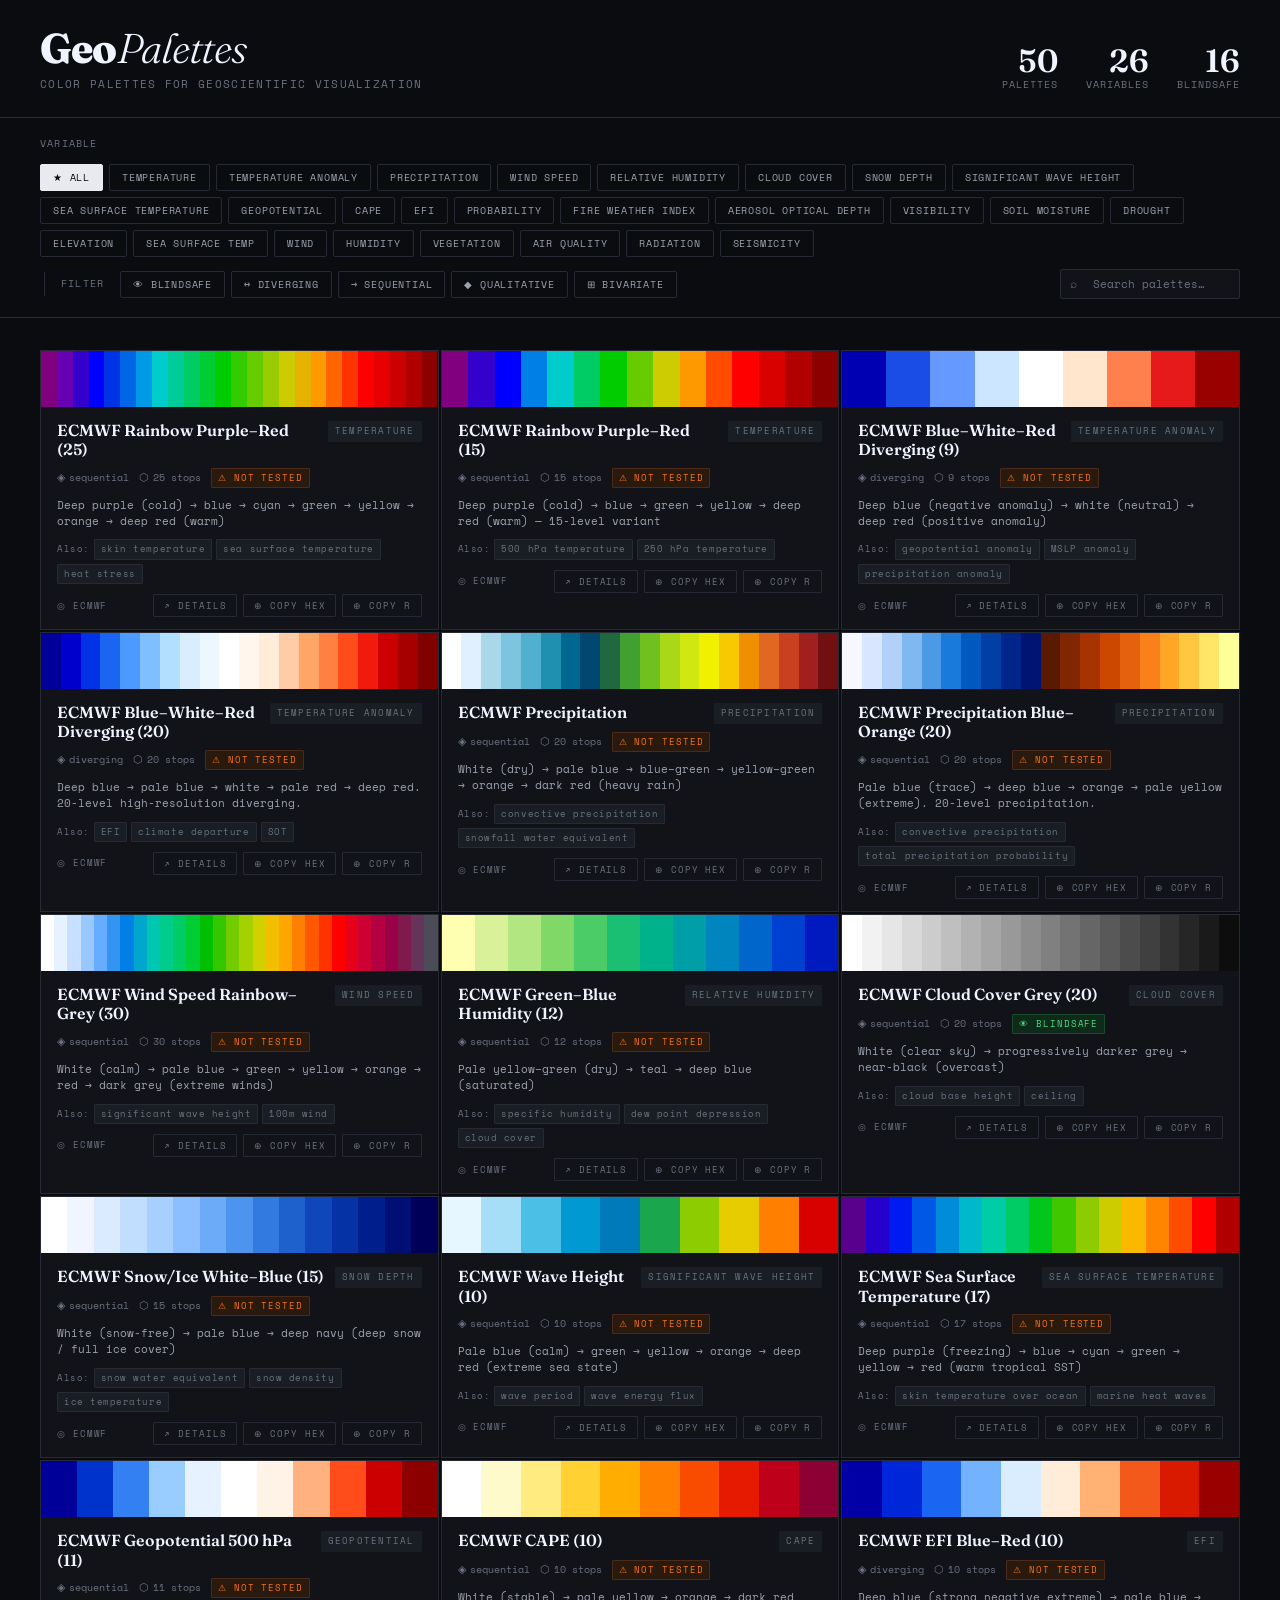
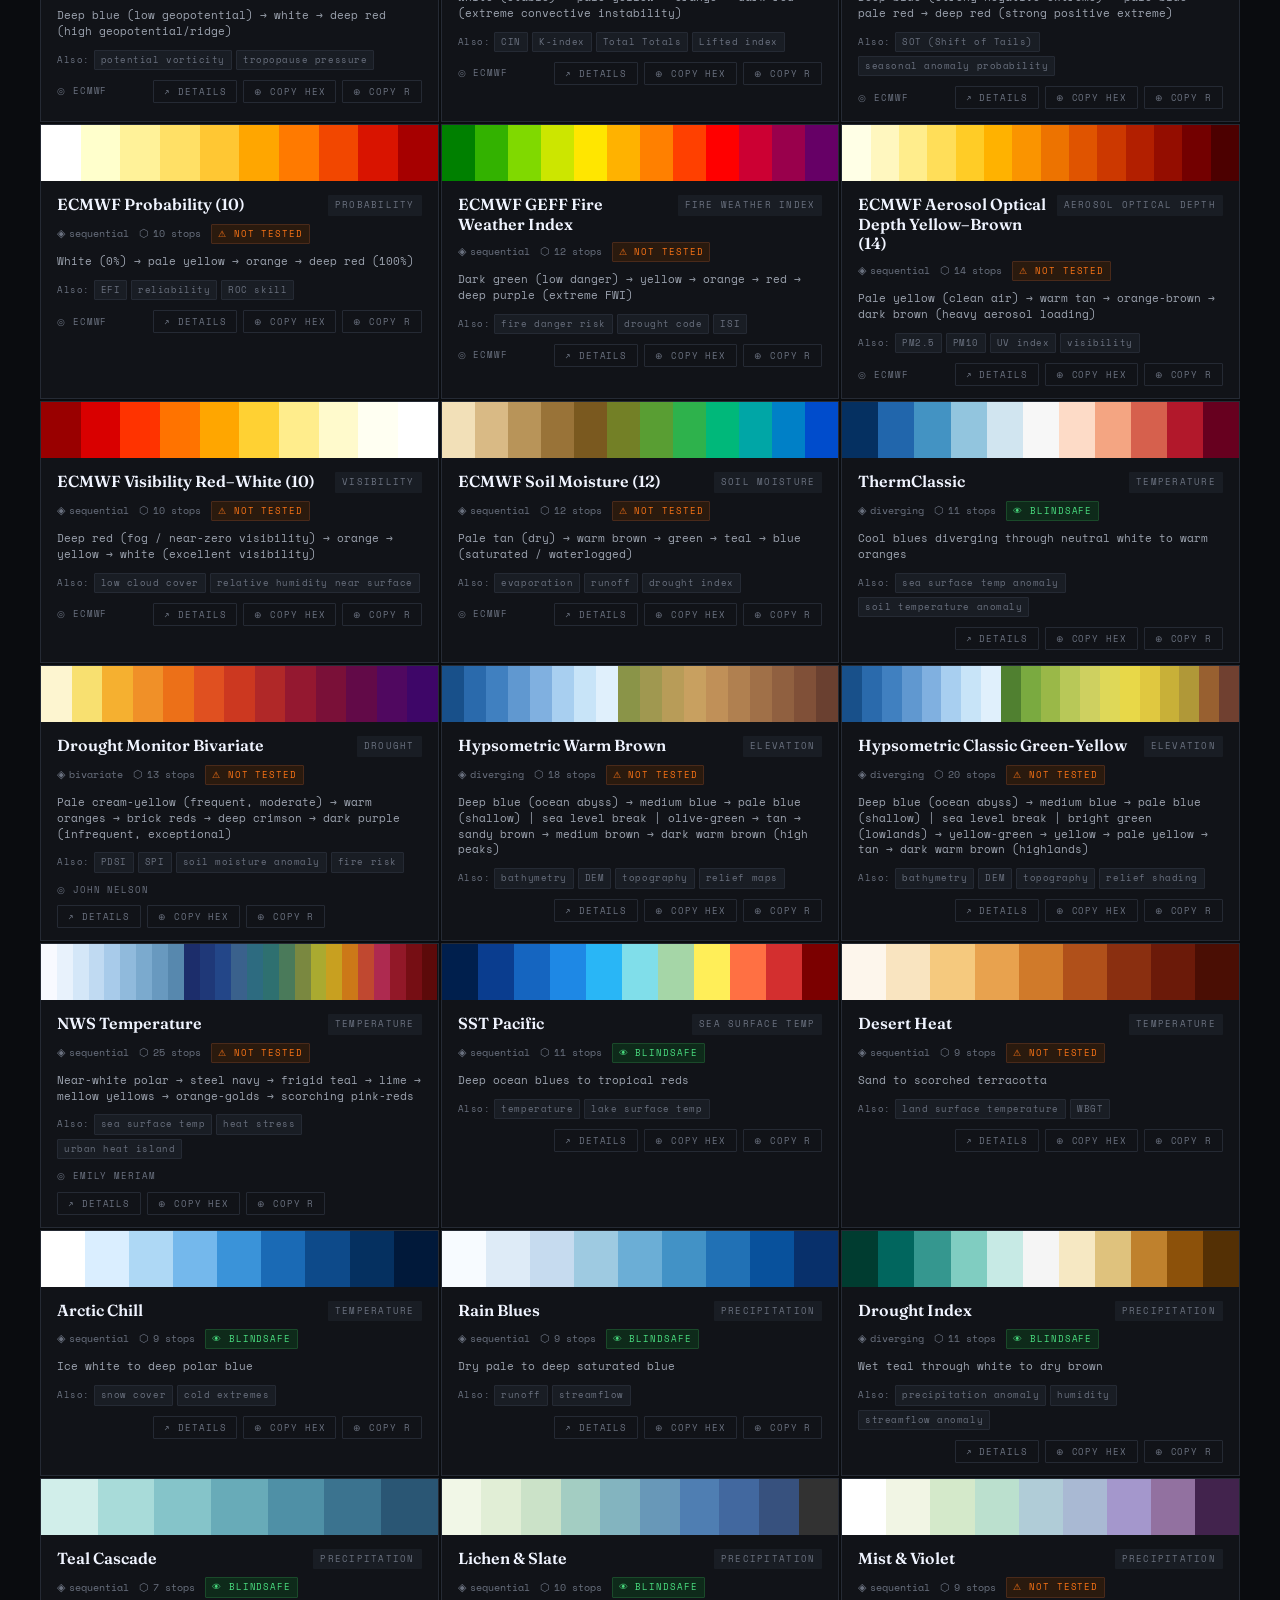
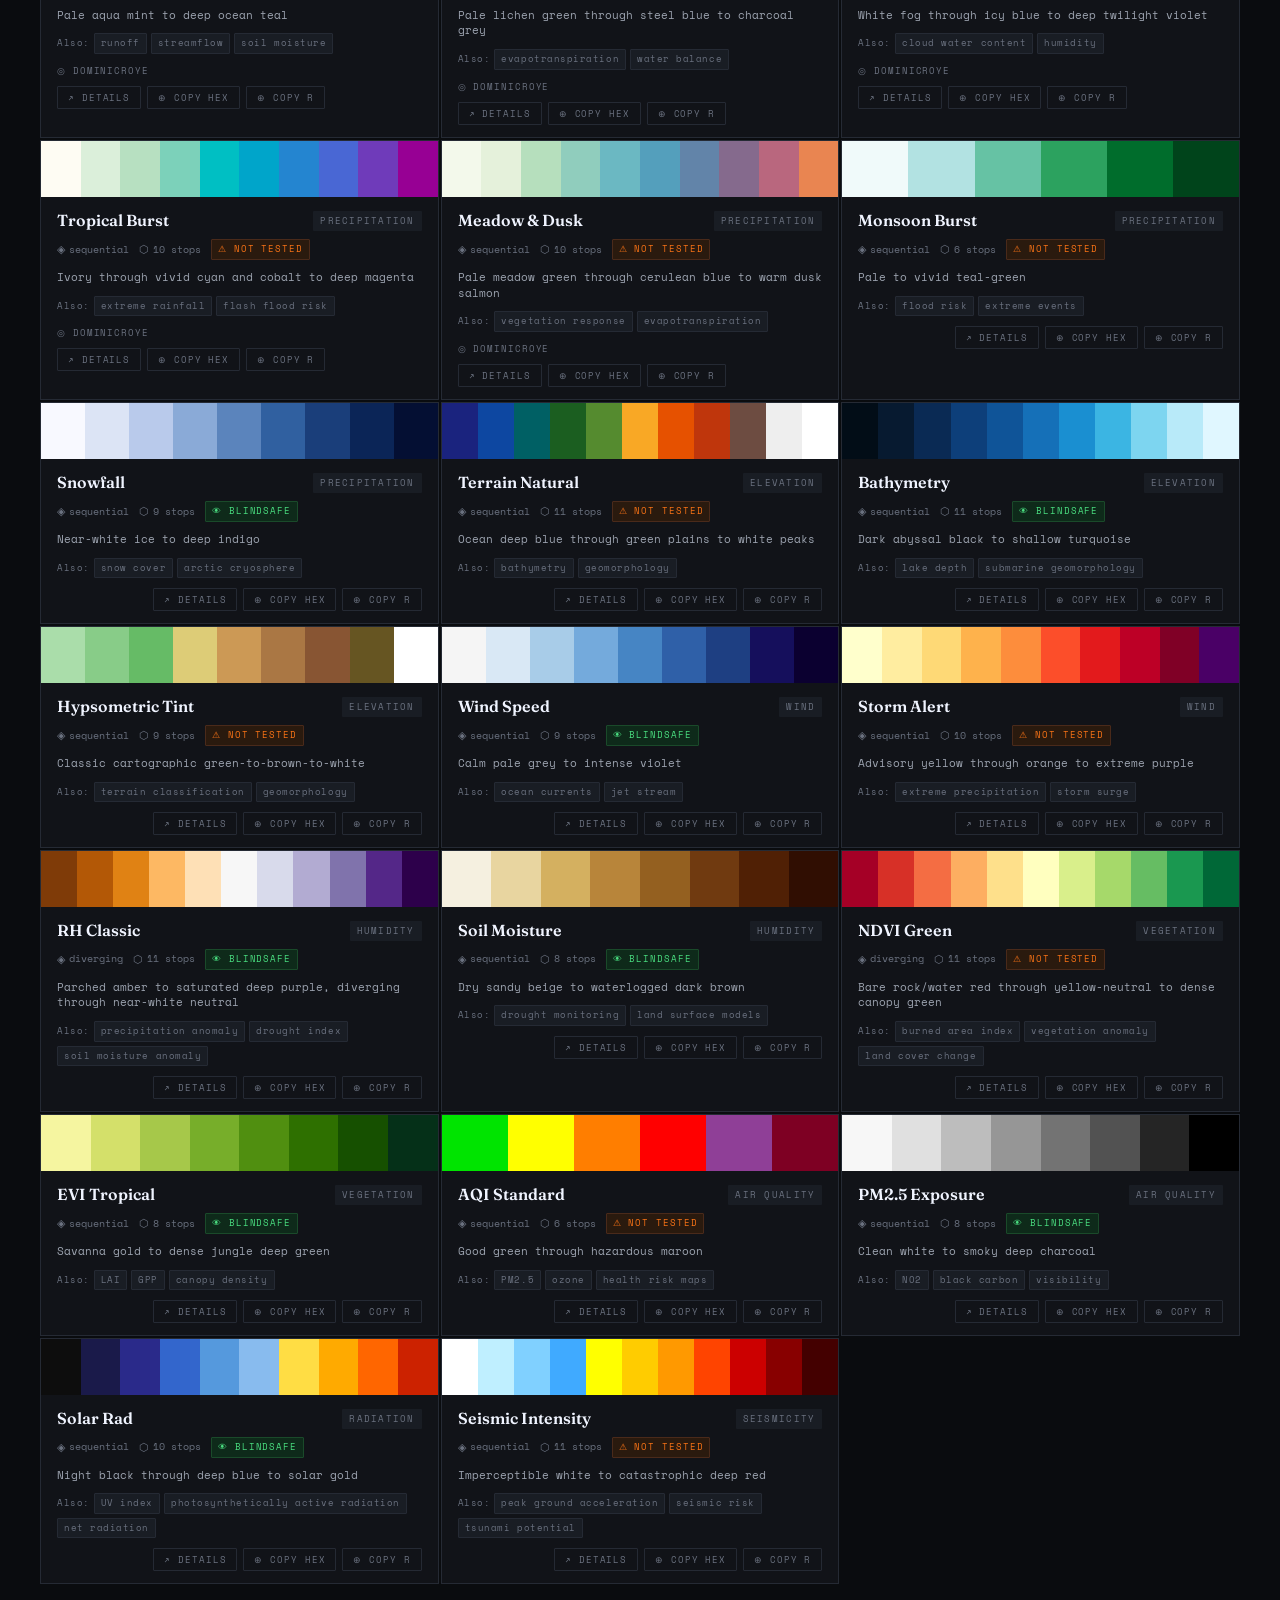
==== commit a4f46609: "Corrections" ====
--- a/index.html
+++ b/index.html
@@ -608,6 +608,7 @@
     <button class="chip" data-filter="diverging" onclick="toggleFilter(this)">↔ Diverging</button>
     <button class="chip" data-filter="sequential" onclick="toggleFilter(this)">→ Sequential</button>
     <button class="chip" data-filter="qualitative" onclick="toggleFilter(this)">◆ Qualitative</button>
+    <button class="chip" data-filter="bivariate" onclick="toggleFilter(this)">⊞ Bivariate</button>
   </div>
   <div class="search-wrap">
     <span class="search-icon">⌕</span>
@@ -651,379 +652,19 @@
 </footer>
 
 <script>
-const PALETTES = [
-  // ── TEMPERATURE ──
-  {
-    id: "thermo-classic",
-    name: "ThermClassic",
-    variable: "temperature",
-    type: "diverging",
-    blindsafe: true,
-    range: "-30 to 50 °C",
-    context: "Temperature anomalies, climate maps, departure from normal",
-    also_useful: ["sea surface temp", "anomaly"],
-    theme: "Cool blues diverging through warm oranges",
-    author: "GeoPalettes",
-    colors: ["#053061","#2166ac","#4393c3","#92c5de","#d1e5f0","#f7f7f7","#fddbc7","#f4a582","#d6604d","#b2182b","#67001f"]
-  },
-  {
-    id: "temp-fahrenheit-nws",
-    name: "NWS Temperature",
-    variable: "temperature",
-    type: "sequential",
-    blindsafe: false,
-    range: "-51 to 66 °C",
-    context: "Surface air temperature, weather forecast maps, NWS-style products",
-    also_useful: ["sea surface temp", "heat stress", "urban heat island"],
-    theme: "Near-white polar → steel navy → frigid teal → lime transition → mellow yellows → orange-golds → scorching pink-reds",
-    author: "dominicroye",
-    colors: [
-      "#F8FAFF", // -60 to -45 °F  — barely-there blue/white (extreme cold)
-      "#E8F2FC",
-      "#D4E7F8",
-      "#C0DAF2",
-      "#A8CBEA",
-      "#90BADC", // -45 to 0 °F   — light gray/blues
-      "#7BAACE",
-      "#6899BF",
-      "#5788AE",
-      "#1C2D6B", // 0 to 32 °F    — hard navy dividing wall (freezing)
-      "#1F3878",
-      "#234688",
-      "#3A618C", // 32 to 50 °F   — frigid turquoise/blues
-      "#2D6B80",
-      "#2E7070", // 50 to 70 °F   — transitional lime/teals
-      "#4A7A5A",
-      "#7A8840",
-      "#AAAA30", // 70 to 85 °F   — mellow yellows
-      "#C8A020",
-      "#CC7818", // 85 to 100 °F  — warming orange/golds
-      "#C04830",
-      "#AE2A50", // 100 to 120 °F — scorching pink/reds
-      "#921828",
-      "#760E14",
-      "#5C0A0A"  // 120 to 150 °F — extreme heat maroon
-    ]
-  },
-  {
-    id: "sst-pacific",
-    name: "SST Pacific",
-    variable: "sea surface temp",
-    type: "sequential",
-    blindsafe: true,
-    range: "0 to 32 °C",
-    context: "Sea surface temperature, ocean heat content",
-    also_useful: ["temperature", "lake surface temp"],
-    theme: "Deep ocean blues to tropical reds",
-    author: "GeoPalettes",
-    colors: ["#001f4d","#0a3d8f","#1565c0","#1e88e5","#29b6f6","#80deea","#a5d6a7","#ffee58","#ff7043","#d32f2f","#7b0000"]
-  },
-  {
-    id: "desert-heat",
-    name: "Desert Heat",
-    variable: "temperature",
-    type: "sequential",
-    blindsafe: false,
-    range: "0 to 60 °C",
-    context: "Surface temperature, heat stress, UHI",
-    theme: "Sand to scorched terracotta",
-    author: "GeoPalettes",
-    colors: ["#fdf6ec","#f9e4c0","#f5c97e","#e8a24e","#d07a2a","#b0501a","#8a2f10","#6b1a09","#4a0e04"]
-  },
-  {
-    id: "arctic-chill",
-    name: "Arctic Chill",
-    variable: "temperature",
-    type: "sequential",
-    blindsafe: true,
-    range: "-50 to 0 °C",
-    context: "Polar temperatures, permafrost, sea ice",
-    theme: "Ice white to deep polar blue",
-    author: "GeoPalettes",
-    colors: ["#ffffff","#daeeff","#aed8f5","#74b8ec","#3a93d9","#1a6ab5","#0d4a8a","#053060","#01193a"]
-  },
-  // ── PRECIPITATION ──
-  {
-    id: "rain-blues",
-    name: "Rain Blues",
-    variable: "precipitation",
-    type: "sequential",
-    blindsafe: true,
-    range: "0 to 300 mm",
-    context: "Monthly/annual precipitation totals",
-    theme: "Dry pale to deep saturated blue",
-    author: "GeoPalettes",
-    colors: ["#f7fbff","#deebf7","#c6dbef","#9ecae1","#6baed6","#4292c6","#2171b5","#08519c","#08306b"]
-  },
-  {
-    id: "drought-index",
-    name: "Drought Index",
-    variable: "precipitation",
-    type: "diverging",
-    blindsafe: true,
-    range: "-3 to 3 SPI",
-    context: "SPI, PDSI, drought monitoring; anomaly maps where negative = drought, positive = excess",
-    also_useful: ["precipitation anomaly", "humidity", "streamflow anomaly"],
-    theme: "Wet teal through white to dry brown",
-    author: "GeoPalettes",
-    colors: ["#003c30","#01665e","#35978f","#80cdc1","#c7eae5","#f5f5f5","#f6e8c3","#dfc27d","#bf812d","#8c510a","#543005"]
-  },
-  {
-    id: "monsoon-burst",
-    name: "Monsoon Burst",
-    variable: "precipitation",
-    type: "sequential",
-    blindsafe: false,
-    range: "0 to 500 mm/day",
-    context: "Heavy rainfall events, tropical convection",
-    theme: "Pale to vivid teal-green",
-    author: "GeoPalettes",
-    colors: ["#f0fafa","#b2e2e2","#66c2a4","#2ca25f","#006d2c","#00441b"]
-  },
-  {
-    id: "snowfall",
-    name: "Snowfall",
-    variable: "precipitation",
-    type: "sequential",
-    blindsafe: true,
-    range: "0 to 100 cm",
-    context: "Snowfall depth, snow water equivalent",
-    theme: "Near-white ice to deep indigo",
-    author: "GeoPalettes",
-    colors: ["#f8f9ff","#dce4f5","#b9caeb","#8aaad7","#5b84bc","#3060a0","#1a3e7a","#0b2557","#040f33"]
-  },
-  // ── ELEVATION ──
-  {
-    id: "terrain-natural",
-    name: "Terrain Natural",
-    variable: "elevation",
-    type: "sequential",
-    blindsafe: false,
-    range: "-11000 to 8849 m",
-    context: "DEM, topographic maps, hypsometry",
-    theme: "Ocean deep blue through green plains to white peaks",
-    author: "GeoPalettes",
-    colors: ["#1a237e","#0d47a1","#006064","#1b5e20","#558b2f","#f9a825","#e65100","#bf360c","#6d4c41","#eeeeee","#ffffff"]
-  },
-  {
-    id: "bathymetry",
-    name: "Bathymetry",
-    variable: "elevation",
-    type: "sequential",
-    blindsafe: true,
-    range: "-11000 to 0 m",
-    context: "Ocean depth, seafloor topography",
-    theme: "Dark abyssal black to shallow turquoise",
-    author: "GeoPalettes",
-    colors: ["#020d17","#071a30","#0a2a54","#0d3f7a","#0f5498","#1570b8","#1a8fd1","#3bb5e3","#7dd5f0","#b8eaf9","#e0f7ff"]
-  },
-  {
-    id: "hypsometric",
-    name: "Hypsometric Tint",
-    variable: "elevation",
-    type: "sequential",
-    blindsafe: false,
-    range: "0 to 8849 m",
-    context: "Land elevation, atlas cartography",
-    theme: "Classic cartographic green-to-brown-to-white",
-    author: "GeoPalettes",
-    colors: ["#aaddaa","#88cc88","#66bb66","#ddcc77","#cc9955","#aa7744","#885533","#665522","#ffffff"]
-  },
-  {
-    id: "precip-teal-cascade",
-    name: "Teal Cascade",
-    variable: "precipitation",
-    type: "sequential",
-    blindsafe: true,
-    range: "0 to 200 mm",
-    context: "Monthly precipitation, climatological normals",
-    also_useful: ["runoff", "streamflow", "soil moisture"],
-    theme: "Pale aqua mint to deep ocean teal",
-    author: "dominicroye",
-    colors: ["#d1eeea","#a8dbd9","#85c4c9","#68abb8","#4f90a6","#3b738f","#2a5674"]
-  },
-  {
-    id: "precip-lichen-slate",
-    name: "Lichen & Slate",
-    variable: "precipitation",
-    type: "sequential",
-    blindsafe: true,
-    range: "0 to 400 mm",
-    context: "Annual precipitation totals, humid climates",
-    also_useful: ["evapotranspiration", "water balance"],
-    theme: "Pale lichen green through steel blue to charcoal grey",
-    author: "dominicroye",
-    colors: ["#F1F7E7","#E1EED6","#CBE2C8","#A3CDC2","#83B4BF","#6898B8","#4F7EB2","#42689F","#37517E","#323232"]
-  },
-  {
-    id: "precip-mist-violet",
-    name: "Mist & Violet",
-    variable: "precipitation",
-    type: "sequential",
-    blindsafe: false,
-    range: "0 to 500 mm",
-    context: "Orographic precipitation, fog water input, montane rainfall",
-    also_useful: ["cloud water content", "humidity"],
-    theme: "White fog through icy blue to deep twilight violet",
-    author: "dominicroye",
-    colors: ["#FFFFFF","#F1F5E4","#D4E9CA","#BBE0CE","#B0CCD7","#A9B9D3","#A497CC","#9271A0","#42234D"]
-  },
-  {
-    id: "precip-tropical-burst",
-    name: "Tropical Burst",
-    variable: "precipitation",
-    type: "sequential",
-    blindsafe: false,
-    range: "0 to 600 mm",
-    context: "Tropical convective rainfall, ITCZ, monsoon peaks",
-    also_useful: ["extreme rainfall", "flash flood risk"],
-    theme: "Ivory through vivid cyan and cobalt to deep magenta",
-    author: "dominicroye",
-    colors: ["#FEFCF3","#DBEFDA","#B7E0C1","#7CD1BA","#00BFC3","#00A5CA","#2485D0","#4967D4","#6F3BBA","#970094"]
-  },
-  {
-    id: "precip-meadow-dusk",
-    name: "Meadow & Dusk",
-    variable: "precipitation",
-    type: "sequential",
-    blindsafe: false,
-    range: "0 to 300 mm",
-    context: "Seasonal rainfall, transitional climate regimes",
-    also_useful: ["vegetation response", "evapotranspiration"],
-    theme: "Pale meadow green through cerulean blue to warm dusk salmon",
-    author: "dominicroye",
-    colors: ["#F3F9EB","#E5F1DB","#B6DFBD","#90CDBD","#6BB8C2","#549FBC","#6284A9","#856A8D","#B9677E","#E98551"]
-  },
-  // ── WIND ──
-  {
-    id: "wind-speed",
-    name: "Wind Speed",
-    variable: "wind",
-    type: "sequential",
-    blindsafe: true,
-    range: "0 to 60 m/s",
-    context: "Surface wind speed, gust intensity",
-    theme: "Calm pale grey to intense violet",
-    author: "GeoPalettes",
-    colors: ["#f5f5f5","#d9e8f5","#a8cce8","#74aadc","#4685c4","#2f60a8","#1e3f82","#150f5c","#0b0030"]
-  },
-  {
-    id: "storm-alert",
-    name: "Storm Alert",
-    variable: "wind",
-    type: "sequential",
-    blindsafe: false,
-    range: "0 to 100 kt",
-    context: "Tropical cyclone intensity, severe weather",
-    theme: "Advisory yellow through orange to extreme purple",
-    author: "GeoPalettes",
-    colors: ["#ffffcc","#ffeda0","#fed976","#feb24c","#fd8d3c","#fc4e2a","#e31a1c","#bd0026","#800026","#4a0066"]
-  },
-  // ── HUMIDITY & MOISTURE ──
-  {
-    id: "relative-humidity",
-    name: "RH Classic",
-    variable: "humidity",
-    type: "diverging",
-    blindsafe: true,
-    range: "0 to 100 %",
-    context: "Relative humidity, drought–wet gradient; diverges from neutral (~50%) toward arid amber and saturated violet",
-    also_useful: ["precipitation anomaly", "soil moisture", "drought index"],
-    theme: "Parched amber to saturated deep purple, diverging through near-white neutral",
-    author: "GeoPalettes",
-    colors: ["#7f3b08","#b35806","#e08214","#fdb863","#fee0b6","#f7f7f7","#d8daeb","#b2abd2","#8073ac","#542788","#2d004b"]
-  },
-  {
-    id: "soil-moisture",
-    name: "Soil Moisture",
-    variable: "humidity",
-    type: "sequential",
-    blindsafe: true,
-    range: "0 to 1 (volumetric)",
-    context: "Soil water content, field capacity",
-    theme: "Dry sandy beige to waterlogged dark brown",
-    author: "GeoPalettes",
-    colors: ["#f5f0e0","#e8d5a0","#d4b060","#b8853a","#946020","#703a10","#502005","#300e02"]
-  },
-  // ── VEGETATION ──
-  {
-    id: "ndvi-green",
-    name: "NDVI Green",
-    variable: "vegetation",
-    type: "diverging",
-    blindsafe: false,
-    range: "-1 to 1",
-    context: "NDVI, vegetation anomaly, greenness departure from normal; center (~0) represents bare soil/sparse cover",
-    also_useful: ["burned area index", "vegetation anomaly", "land cover change"],
-    theme: "Bare rock/water red through yellow-neutral to dense canopy green",
-    author: "GeoPalettes",
-    colors: ["#a50026","#d73027","#f46d43","#fdae61","#fee08b","#ffffbf","#d9ef8b","#a6d96a","#66bd63","#1a9850","#006837"]
-  },
-  {
-    id: "evi-trop",
-    name: "EVI Tropical",
-    variable: "vegetation",
-    type: "sequential",
-    blindsafe: true,
-    range: "0 to 0.8 EVI",
-    context: "Enhanced Vegetation Index, tropical forests",
-    theme: "Savanna gold to dense jungle deep green",
-    author: "GeoPalettes",
-    colors: ["#f5f5a0","#d4e06a","#a6c84a","#77ae2a","#508f10","#2e7000","#165000","#053018"]
-  },
-  // ── AIR QUALITY ──
-  {
-    id: "aqi-standard",
-    name: "AQI Standard",
-    variable: "air quality",
-    type: "sequential",
-    blindsafe: false,
-    range: "0 to 500 AQI",
-    context: "Air Quality Index (US EPA standard categories)",
-    theme: "Good green through hazardous maroon",
-    author: "GeoPalettes",
-    colors: ["#00e400","#ffff00","#ff7e00","#ff0000","#8f3f97","#7e0023"]
-  },
-  {
-    id: "pm25-exposure",
-    name: "PM2.5 Exposure",
-    variable: "air quality",
-    type: "sequential",
-    blindsafe: true,
-    range: "0 to 150 μg/m³",
-    context: "Fine particulate matter, air pollution monitoring",
-    theme: "Clean white to smoky deep charcoal",
-    author: "GeoPalettes",
-    colors: ["#f7f7f7","#e0e0e0","#bdbdbd","#969696","#737373","#525252","#252525","#000000"]
-  },
-  // ── RADIATION / SOLAR ──
-  {
-    id: "solar-radiation",
-    name: "Solar Rad",
-    variable: "radiation",
-    type: "sequential",
-    blindsafe: true,
-    range: "0 to 1000 W/m²",
-    context: "Shortwave radiation, insolation, solar energy potential",
-    theme: "Night black through deep blue to solar gold",
-    author: "GeoPalettes",
-    colors: ["#0d0d0d","#1a1a4a","#2a2a8a","#3366cc","#5599dd","#88bbee","#ffdd44","#ffaa00","#ff6600","#cc2200"]
-  },
-  // ── SEISMICITY ──
-  {
-    id: "seismic-intensity",
-    name: "Seismic Intensity",
-    variable: "seismicity",
-    type: "sequential",
-    blindsafe: false,
-    range: "0 to XII MMI",
-    context: "Earthquake intensity, ground shaking hazard",
-    theme: "Undetected white to catastrophic deep red",
-    author: "GeoPalettes",
-    colors: ["#ffffff","#bfefff","#80d0ff","#40aaff","#ffff00","#ffcc00","#ff9900","#ff4400","#cc0000","#880000","#440000"]
-  },
-];
-
+fetch('palettes.json')
+  .then(r => {
+    if (!r.ok) throw new Error('Could not load palettes.json');
+    return r.json();
+  })
+  .then(data => initApp(data))
+  .catch(err => {
+    document.getElementById('grid').innerHTML =
+      '<div style="padding:60px;color:#f97316;font-family:monospace">⚠ ' + err.message +
+      '<br><small style="color:#6b7280">Run via a local server: python3 -m http.server</small></div>';
+  });
+
+function initApp(PALETTES) {
 // ── RENDER ──
 const variables = [...new Set(PALETTES.map(p => p.variable))];
 const varChips = document.getElementById('var-chips');
@@ -1080,6 +721,7 @@
     if (activeFilters.has('diverging') && p.type !== 'diverging') show = false;
     if (activeFilters.has('sequential') && p.type !== 'sequential') show = false;
     if (activeFilters.has('qualitative') && p.type !== 'qualitative') show = false;
+    if (activeFilters.has('bivariate') && p.type !== 'bivariate') show = false;
     if (searchQuery && !p.name.toLowerCase().includes(searchQuery) &&
         !p.variable.toLowerCase().includes(searchQuery) &&
         !p.theme.toLowerCase().includes(searchQuery) &&
@@ -1190,6 +832,9 @@
         <span style="background:#F8FAFF;color:#333;border:1px solid #ccc;padding:2px 8px;font-size:10px;border-radius:1px">&lt; −43 °C · Polar white</span>
       </div>
     </div>` : ''}
+    ${p.notes ? `<div class="meta-box" style="grid-column:1/-1"><div class="meta-box-label">Notes</div><div class="meta-box-value" style="font-size:11px;line-height:1.5;color:var(--text-mid)">${p.notes}</div></div>` : ''}
+    ${p.source ? `<div class="meta-box"><div class="meta-box-label">Source</div><div class="meta-box-value" style="font-size:11px">${p.source}</div></div>` : ''}
+    ${p.license && p.license !== 'CC BY 4.0' ? `<div class="meta-box"><div class="meta-box-label">License</div><div class="meta-box-value" style="font-size:11px">${p.license}</div></div>` : ''}
   `;
 
   document.getElementById('modal-hexes').innerHTML =
@@ -1297,6 +942,8 @@
 ${p.colors.map((c,i)=>`  --${p.id}-${i+1}: <span class="c-str">${c}</span>;`).join('\n')}
 }`;
 }
+}
+
 </script>
 </body>
 </html>
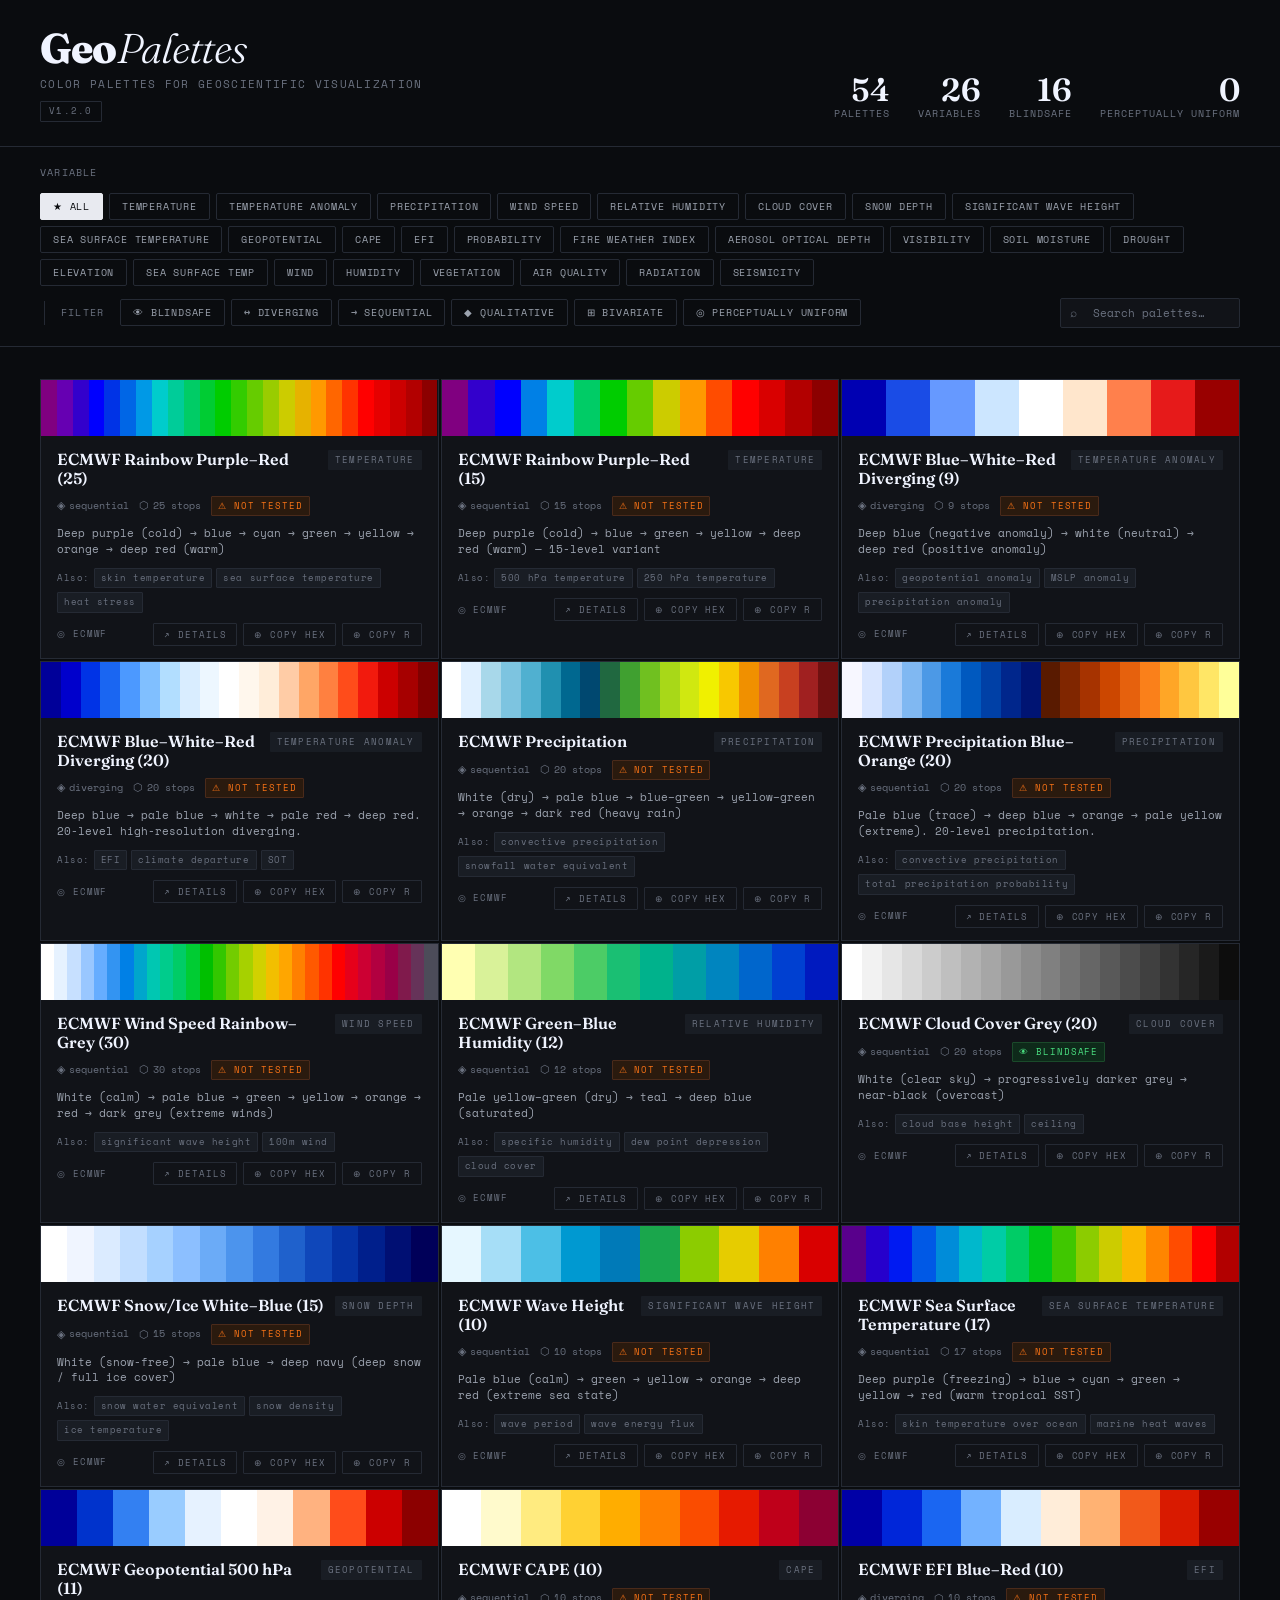
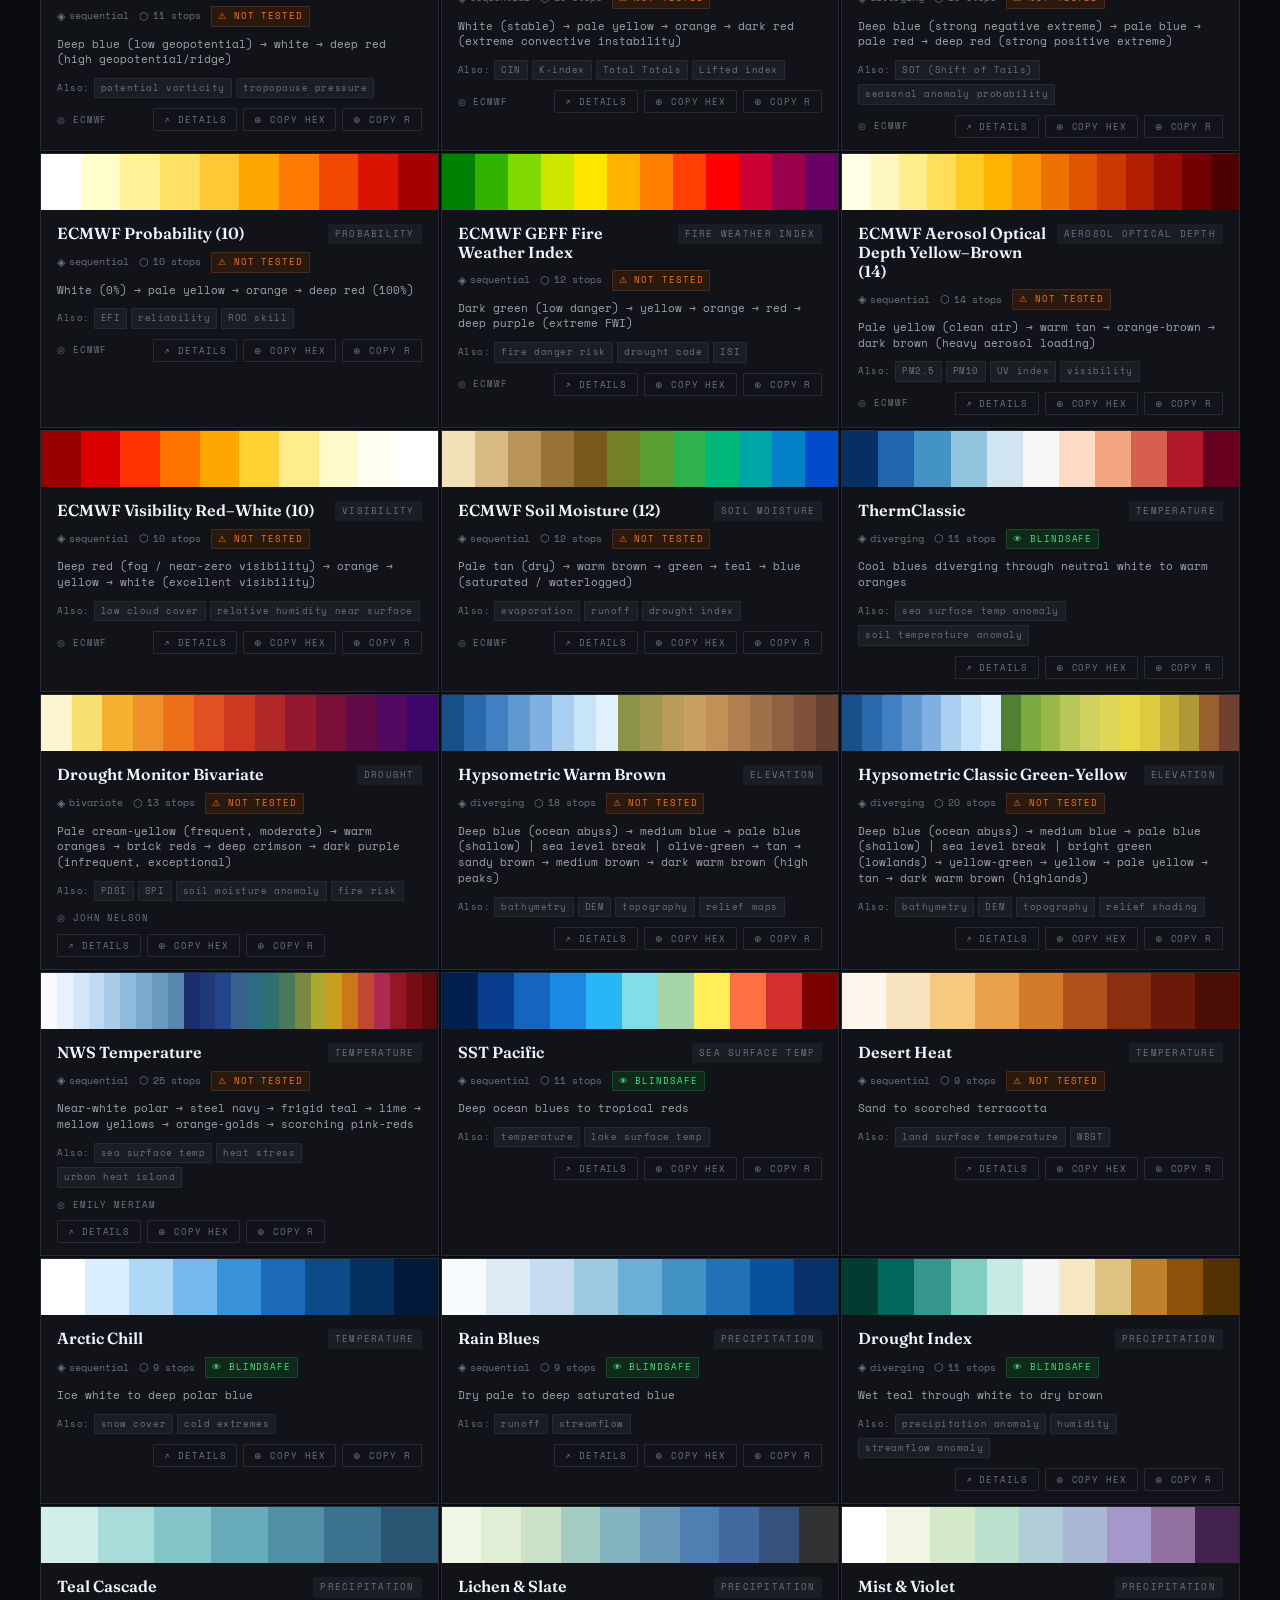
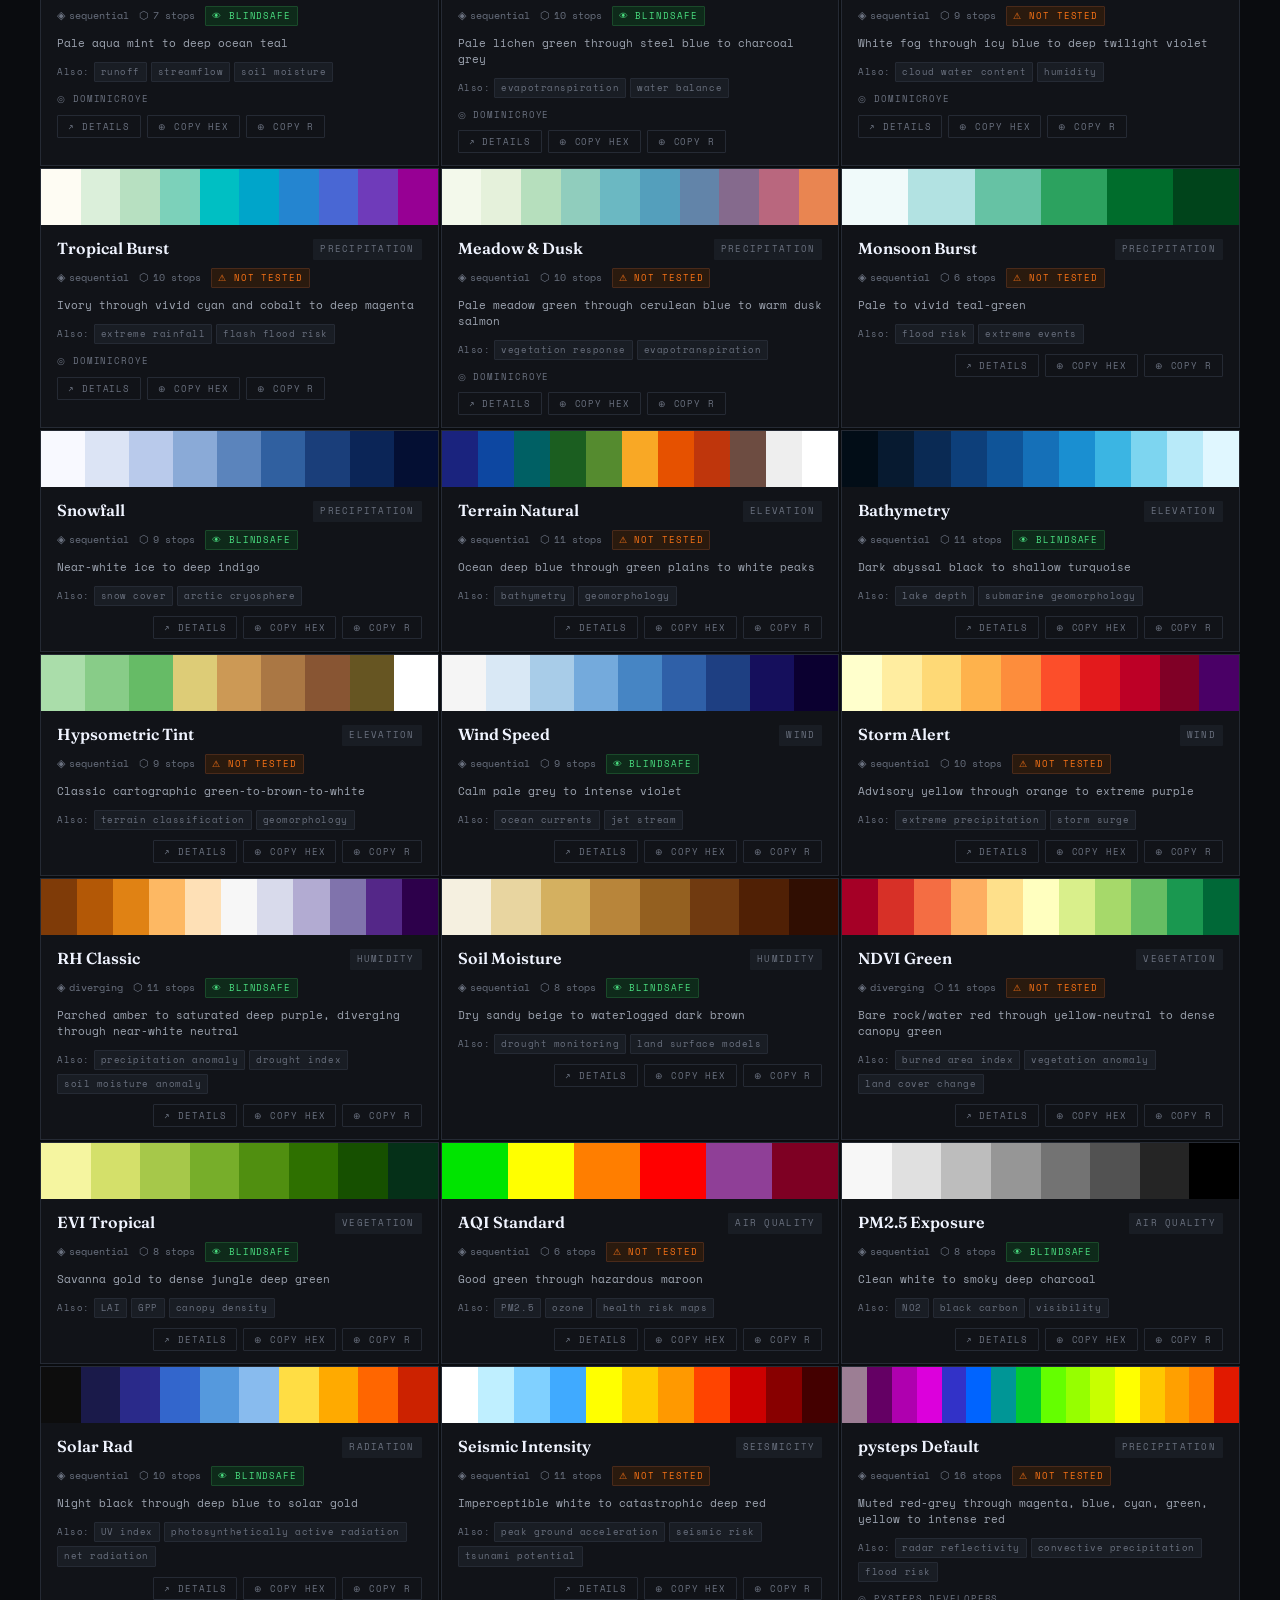
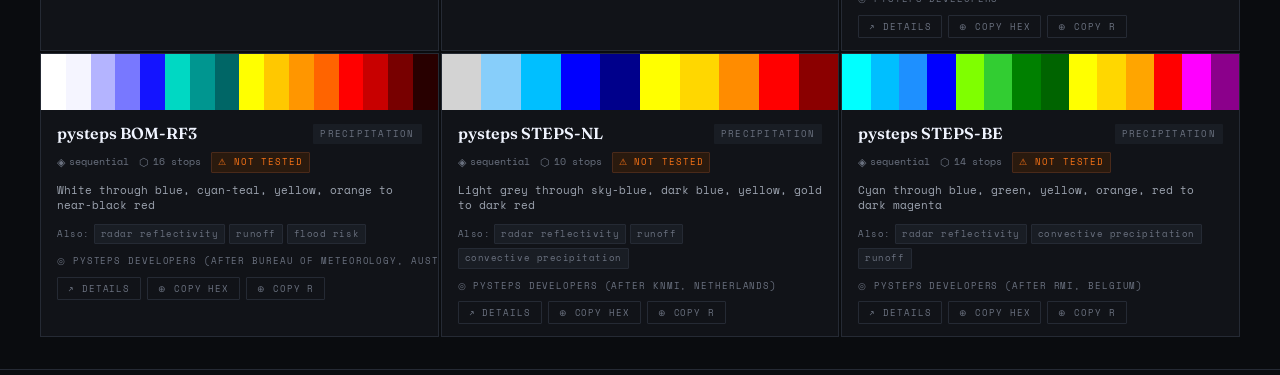
==== commit 98a4df54: "deploy: 219638bdda12563b6b87ed6b52ca1b0826c61a59" ====
--- a/index.html
+++ b/index.html
@@ -5,575 +5,7 @@
 <meta name="viewport" content="width=device-width, initial-scale=1.0">
 <title>GeoPalettes — Color Palettes for Geosciences</title>
 <link href="https://fonts.googleapis.com/css2?family=Space+Mono:ital,wght@0,400;0,700;1,400&family=Fraunces:ital,opsz,wght@0,9..144,300;0,9..144,600;0,9..144,800;1,9..144,300&display=swap" rel="stylesheet">
-<style>
-  :root {
-    --bg: #0a0c0f;
-    --surface: #111318;
-    --surface2: #191d24;
-    --border: #252a34;
-    --text: #e8eaf0;
-    --text-dim: #6b7280;
-    --text-mid: #9ca3af;
-    --accent: #f0f4ff;
-    --mono: 'Space Mono', monospace;
-    --serif: 'Fraunces', Georgia, serif;
-  }
-
-  * { box-sizing: border-box; margin: 0; padding: 0; }
-
-  body {
-    background: var(--bg);
-    color: var(--text);
-    font-family: var(--mono);
-    font-size: 13px;
-    line-height: 1.6;
-    min-height: 100vh;
-  }
-
-  /* ── HEADER ── */
-  header {
-    border-bottom: 1px solid var(--border);
-    padding: 28px 40px 24px;
-    display: flex;
-    align-items: flex-end;
-    justify-content: space-between;
-    gap: 20px;
-    flex-wrap: wrap;
-  }
-
-  .logo-block h1 {
-    font-family: var(--serif);
-    font-size: 2.6rem;
-    font-weight: 800;
-    letter-spacing: -0.02em;
-    line-height: 1;
-    color: var(--accent);
-  }
-
-  .logo-block h1 span {
-    font-style: italic;
-    font-weight: 300;
-  }
-
-  .logo-block p {
-    margin-top: 6px;
-    color: var(--text-dim);
-    font-size: 11px;
-    letter-spacing: 0.12em;
-    text-transform: uppercase;
-  }
-
-  .header-stats {
-    display: flex;
-    gap: 28px;
-    align-items: flex-end;
-  }
-
-  .stat {
-    text-align: right;
-  }
-
-  .stat-num {
-    font-family: var(--serif);
-    font-size: 2rem;
-    font-weight: 600;
-    color: var(--accent);
-    line-height: 1;
-  }
-
-  .stat-label {
-    font-size: 10px;
-    color: var(--text-dim);
-    text-transform: uppercase;
-    letter-spacing: 0.1em;
-  }
-
-  /* ── CONTROLS ── */
-  .controls {
-    padding: 18px 40px;
-    border-bottom: 1px solid var(--border);
-    display: flex;
-    gap: 12px;
-    align-items: center;
-    flex-wrap: wrap;
-  }
-
-  .controls label {
-    font-size: 10px;
-    color: var(--text-dim);
-    text-transform: uppercase;
-    letter-spacing: 0.12em;
-    margin-right: 4px;
-  }
-
-  .filter-group {
-    display: flex;
-    gap: 6px;
-    flex-wrap: wrap;
-    align-items: center;
-  }
-
-  .chip {
-    padding: 5px 12px;
-    border: 1px solid var(--border);
-    border-radius: 2px;
-    background: transparent;
-    color: var(--text-mid);
-    font-family: var(--mono);
-    font-size: 10px;
-    letter-spacing: 0.08em;
-    text-transform: uppercase;
-    cursor: pointer;
-    transition: all 0.15s;
-  }
-
-  .chip:hover { border-color: var(--text-mid); color: var(--text); }
-
-  .chip.active {
-    background: var(--text);
-    border-color: var(--text);
-    color: var(--bg);
-  }
-
-  .sep { width: 1px; height: 24px; background: var(--border); margin: 0 4px; }
-
-  .search-wrap {
-    position: relative;
-    margin-left: auto;
-  }
-
-  .search-wrap input {
-    background: var(--surface);
-    border: 1px solid var(--border);
-    color: var(--text);
-    font-family: var(--mono);
-    font-size: 11px;
-    padding: 6px 12px 6px 32px;
-    border-radius: 2px;
-    width: 180px;
-    outline: none;
-    transition: border-color 0.15s;
-  }
-
-  .search-wrap input:focus { border-color: var(--text-mid); }
-  .search-wrap input::placeholder { color: var(--text-dim); }
-
-  .search-icon {
-    position: absolute;
-    left: 10px;
-    top: 50%;
-    transform: translateY(-50%);
-    color: var(--text-dim);
-    pointer-events: none;
-    font-size: 12px;
-  }
-
-  /* ── GRID ── */
-  .grid {
-    padding: 32px 40px;
-    display: grid;
-    grid-template-columns: repeat(auto-fill, minmax(320px, 1fr));
-    gap: 2px;
-  }
-
-  /* ── CARD ── */
-  .card {
-    background: var(--surface);
-    border: 1px solid var(--border);
-    cursor: pointer;
-    transition: border-color 0.15s, transform 0.15s;
-    overflow: hidden;
-    position: relative;
-    animation: fadeIn 0.3s ease both;
-  }
-
-  .card:hover {
-    border-color: #3a3f4a;
-    z-index: 2;
-  }
-
-  .card.hidden { display: none; }
-
-  @keyframes fadeIn {
-    from { opacity: 0; transform: translateY(8px); }
-    to   { opacity: 1; transform: translateY(0); }
-  }
-
-  .card-swatch {
-    height: 56px;
-    display: flex;
-    width: 100%;
-  }
-
-  .swatch-segment {
-    flex: 1;
-    height: 100%;
-    transition: flex 0.2s;
-  }
-
-  .card:hover .swatch-segment { flex: 1.4; }
-
-  .card-body {
-    padding: 14px 16px 12px;
-  }
-
-  .card-header {
-    display: flex;
-    justify-content: space-between;
-    align-items: flex-start;
-    margin-bottom: 8px;
-    gap: 8px;
-  }
-
-  .card-name {
-    font-family: var(--serif);
-    font-size: 1rem;
-    font-weight: 600;
-    color: var(--accent);
-    line-height: 1.2;
-  }
-
-  .card-variable {
-    font-size: 9px;
-    text-transform: uppercase;
-    letter-spacing: 0.14em;
-    color: var(--text-dim);
-    background: var(--surface2);
-    padding: 3px 7px;
-    border-radius: 1px;
-    white-space: nowrap;
-    flex-shrink: 0;
-  }
-
-  .card-meta {
-    display: flex;
-    gap: 10px;
-    flex-wrap: wrap;
-    margin-bottom: 10px;
-  }
-
-  .meta-item {
-    font-size: 10px;
-    color: var(--text-dim);
-    display: flex;
-    align-items: center;
-    gap: 4px;
-  }
-
-  .meta-item .icon { font-size: 11px; }
-
-  .badge-safe {
-    font-size: 9px;
-    padding: 2px 6px;
-    border-radius: 1px;
-    background: #0e2a1a;
-    color: #4ade80;
-    border: 1px solid #1a4a2a;
-    text-transform: uppercase;
-    letter-spacing: 0.1em;
-  }
-
-  .badge-unsafe {
-    font-size: 9px;
-    padding: 2px 6px;
-    border-radius: 1px;
-    background: #2a1a0e;
-    color: #f97316;
-    border: 1px solid #4a2a1a;
-    text-transform: uppercase;
-    letter-spacing: 0.1em;
-  }
-
-  .card-desc {
-    font-size: 10.5px;
-    color: var(--text-mid);
-    line-height: 1.5;
-    margin-bottom: 10px;
-  }
-
-  .card-actions {
-    display: flex;
-    gap: 6px;
-    flex-wrap: wrap;
-  }
-
-  .card-also {
-    display: flex;
-    align-items: center;
-    flex-wrap: wrap;
-    gap: 4px;
-    margin-bottom: 10px;
-    font-size: 9px;
-    color: var(--text-dim);
-    letter-spacing: 0.06em;
-  }
-
-  .also-tag {
-    background: var(--surface2);
-    border: 1px solid var(--border);
-    color: var(--text-dim);
-    padding: 2px 6px;
-    border-radius: 1px;
-    font-size: 9px;
-  }
-
-  .card-footer-meta {
-    display: flex;
-    align-items: center;
-    justify-content: space-between;
-    gap: 8px;
-    flex-wrap: wrap;
-  }
-
-  .card-author {
-    font-size: 9px;
-    color: var(--text-dim);
-    text-transform: uppercase;
-    letter-spacing: 0.1em;
-    white-space: nowrap;
-  }
-
-  .btn-action {
-    font-family: var(--mono);
-    font-size: 9px;
-    letter-spacing: 0.1em;
-    text-transform: uppercase;
-    padding: 4px 10px;
-    border: 1px solid var(--border);
-    background: transparent;
-    color: var(--text-dim);
-    cursor: pointer;
-    border-radius: 1px;
-    transition: all 0.15s;
-  }
-
-  .btn-action:hover { border-color: var(--text-mid); color: var(--text); }
-
-  .btn-action.copied { border-color: #4ade80; color: #4ade80; }
-
-  /* ── MODAL ── */
-  .modal-overlay {
-    display: none;
-    position: fixed;
-    inset: 0;
-    background: rgba(0,0,0,0.7);
-    z-index: 100;
-    align-items: center;
-    justify-content: center;
-    padding: 20px;
-    backdrop-filter: blur(4px);
-  }
-
-  .modal-overlay.open { display: flex; }
-
-  .modal {
-    background: var(--surface);
-    border: 1px solid var(--border);
-    max-width: 680px;
-    width: 100%;
-    max-height: 90vh;
-    overflow-y: auto;
-    animation: modalIn 0.2s ease;
-  }
-
-  @keyframes modalIn {
-    from { opacity: 0; transform: scale(0.97); }
-    to   { opacity: 1; transform: scale(1); }
-  }
-
-  .modal-swatch {
-    height: 80px;
-    display: flex;
-    width: 100%;
-  }
-
-  .modal-swatch .swatch-segment {
-    position: relative;
-    cursor: pointer;
-    height: 100%;
-  }
-
-  .modal-swatch .swatch-segment:hover::after {
-    content: attr(data-hex);
-    position: absolute;
-    bottom: 6px;
-    left: 50%;
-    transform: translateX(-50%);
-    background: rgba(0,0,0,0.8);
-    color: #fff;
-    font-family: var(--mono);
-    font-size: 9px;
-    padding: 2px 5px;
-    border-radius: 2px;
-    white-space: nowrap;
-    pointer-events: none;
-  }
-
-  .modal-body { padding: 24px; }
-
-  .modal-title {
-    font-family: var(--serif);
-    font-size: 1.8rem;
-    font-weight: 700;
-    color: var(--accent);
-    margin-bottom: 4px;
-  }
-
-  .modal-subtitle {
-    color: var(--text-dim);
-    font-size: 10px;
-    text-transform: uppercase;
-    letter-spacing: 0.14em;
-    margin-bottom: 20px;
-  }
-
-  .modal-grid {
-    display: grid;
-    grid-template-columns: 1fr 1fr;
-    gap: 12px;
-    margin-bottom: 20px;
-  }
-
-  .meta-box {
-    background: var(--surface2);
-    padding: 12px 14px;
-    border: 1px solid var(--border);
-  }
-
-  .meta-box-label {
-    font-size: 9px;
-    text-transform: uppercase;
-    letter-spacing: 0.14em;
-    color: var(--text-dim);
-    margin-bottom: 4px;
-  }
-
-  .meta-box-value {
-    font-size: 12px;
-    color: var(--text);
-  }
-
-  .hex-list {
-    display: flex;
-    flex-wrap: wrap;
-    gap: 8px;
-    margin-bottom: 20px;
-  }
-
-  .hex-chip {
-    display: flex;
-    align-items: center;
-    gap: 6px;
-    background: var(--surface2);
-    padding: 5px 10px;
-    border: 1px solid var(--border);
-    cursor: pointer;
-    border-radius: 1px;
-    transition: border-color 0.15s;
-    font-size: 11px;
-    color: var(--text-mid);
-  }
-
-  .hex-chip:hover { border-color: var(--text-mid); }
-
-  .hex-dot {
-    width: 14px;
-    height: 14px;
-    border-radius: 50%;
-    flex-shrink: 0;
-  }
-
-  .code-tabs {
-    display: flex;
-    gap: 0;
-    margin-bottom: 0;
-  }
-
-  .code-tab {
-    padding: 6px 16px;
-    font-family: var(--mono);
-    font-size: 10px;
-    letter-spacing: 0.1em;
-    text-transform: uppercase;
-    background: var(--surface2);
-    border: 1px solid var(--border);
-    color: var(--text-dim);
-    cursor: pointer;
-    transition: all 0.12s;
-    border-bottom: none;
-  }
-
-  .code-tab.active { background: var(--bg); color: var(--text); }
-
-  .code-block {
-    background: var(--bg);
-    border: 1px solid var(--border);
-    padding: 16px;
-    font-size: 11px;
-    line-height: 1.8;
-    color: #a5b4fc;
-    white-space: pre;
-    overflow-x: auto;
-    display: none;
-  }
-
-  .code-block.active { display: block; }
-
-  .code-block .c-comment { color: var(--text-dim); }
-  .code-block .c-fn     { color: #f472b6; }
-  .code-block .c-str    { color: #86efac; }
-  .code-block .c-num    { color: #fbbf24; }
-
-  .modal-close {
-    float: right;
-    background: none;
-    border: 1px solid var(--border);
-    color: var(--text-dim);
-    font-family: var(--mono);
-    font-size: 11px;
-    padding: 4px 10px;
-    cursor: pointer;
-    border-radius: 1px;
-    transition: all 0.12s;
-    margin-bottom: 16px;
-  }
-
-  .modal-close:hover { border-color: var(--text-mid); color: var(--text); }
-
-  /* ── EMPTY STATE ── */
-  .empty {
-    text-align: center;
-    padding: 80px 20px;
-    color: var(--text-dim);
-    grid-column: 1/-1;
-    display: none;
-  }
-
-  .empty.show { display: block; }
-
-  .empty p { font-size: 11px; margin-top: 8px; }
-
-  /* ── FOOTER ── */
-  footer {
-    border-top: 1px solid var(--border);
-    padding: 20px 40px;
-    display: flex;
-    justify-content: space-between;
-    align-items: center;
-    flex-wrap: wrap;
-    gap: 10px;
-  }
-
-  footer p { font-size: 10px; color: var(--text-dim); }
-
-  footer a { color: var(--text-mid); text-decoration: none; }
-  footer a:hover { color: var(--text); }
-
-  /* ── SCROLLBAR ── */
-  ::-webkit-scrollbar { width: 6px; height: 6px; }
-  ::-webkit-scrollbar-track { background: var(--bg); }
-  ::-webkit-scrollbar-thumb { background: var(--border); border-radius: 3px; }
-</style>
+<link rel="stylesheet" href="styles.css">
 </head>
 <body>
 
@@ -581,6 +13,7 @@
   <div class="logo-block">
     <h1>Geo<span>Palettes</span></h1>
     <p>Color palettes for geoscientific visualization</p>
+    <div class="version-badge">v1.2.0</div>
   </div>
   <div class="header-stats">
     <div class="stat">
@@ -594,6 +27,10 @@
     <div class="stat">
       <div class="stat-num" id="stat-safe">0</div>
       <div class="stat-label">Blindsafe</div>
+    </div>
+    <div class="stat">
+      <div class="stat-num" id="stat-uniform">0</div>
+      <div class="stat-label">Perceptually uniform</div>
     </div>
   </div>
 </header>
@@ -609,6 +46,7 @@
     <button class="chip" data-filter="sequential" onclick="toggleFilter(this)">→ Sequential</button>
     <button class="chip" data-filter="qualitative" onclick="toggleFilter(this)">◆ Qualitative</button>
     <button class="chip" data-filter="bivariate" onclick="toggleFilter(this)">⊞ Bivariate</button>
+    <button class="chip" data-filter="perceptually_uniform" onclick="toggleFilter(this)">◎ Perceptually uniform</button>
   </div>
   <div class="search-wrap">
     <span class="search-icon">⌕</span>
@@ -651,299 +89,6 @@
   <p>Contributions welcome · CC BY 4.0</p>
 </footer>
 
-<script>
-fetch('palettes.json')
-  .then(r => {
-    if (!r.ok) throw new Error('Could not load palettes.json');
-    return r.json();
-  })
-  .then(data => initApp(data))
-  .catch(err => {
-    document.getElementById('grid').innerHTML =
-      '<div style="padding:60px;color:#f97316;font-family:monospace">⚠ ' + err.message +
-      '<br><small style="color:#6b7280">Run via a local server: python3 -m http.server</small></div>';
-  });
-
-function initApp(PALETTES) {
-// ── RENDER ──
-const variables = [...new Set(PALETTES.map(p => p.variable))];
-const varChips = document.getElementById('var-chips');
-
-let activeVar = 'all';
-let activeFilters = new Set();
-let searchQuery = '';
-let currentPalette = null;
-let activeCodeTab = 'r';
-
-// Stat counts — auto-computed from PALETTES array
-document.getElementById('stat-palettes').textContent = PALETTES.length;
-document.getElementById('stat-vars').textContent = variables.length;
-document.getElementById('stat-safe').textContent = PALETTES.filter(p => p.blindsafe).length;
-
-// Variable chips
-const allChip = document.createElement('button');
-allChip.className = 'chip active';
-allChip.textContent = '★ All';
-allChip.onclick = () => setVar('all', allChip);
-varChips.appendChild(allChip);
-
-variables.forEach(v => {
-  const btn = document.createElement('button');
-  btn.className = 'chip';
-  btn.textContent = v;
-  btn.onclick = () => setVar(v, btn);
-  varChips.appendChild(btn);
-});
-
-function setVar(v, el) {
-  activeVar = v;
-  document.querySelectorAll('#var-chips .chip').forEach(c => c.classList.remove('active'));
-  el.classList.add('active');
-  applyFilters();
-}
-
-function toggleFilter(el) {
-  const f = el.dataset.filter;
-  if (activeFilters.has(f)) { activeFilters.delete(f); el.classList.remove('active'); }
-  else { activeFilters.add(f); el.classList.add('active'); }
-  applyFilters();
-}
-
-function applyFilters() {
-  searchQuery = document.getElementById('search').value.toLowerCase();
-  let visible = 0;
-  document.querySelectorAll('.card').forEach(card => {
-    const id = card.dataset.id;
-    const p = PALETTES.find(x => x.id === id);
-    let show = true;
-    if (activeVar !== 'all' && p.variable !== activeVar) show = false;
-    if (activeFilters.has('blindsafe') && !p.blindsafe) show = false;
-    if (activeFilters.has('diverging') && p.type !== 'diverging') show = false;
-    if (activeFilters.has('sequential') && p.type !== 'sequential') show = false;
-    if (activeFilters.has('qualitative') && p.type !== 'qualitative') show = false;
-    if (activeFilters.has('bivariate') && p.type !== 'bivariate') show = false;
-    if (searchQuery && !p.name.toLowerCase().includes(searchQuery) &&
-        !p.variable.toLowerCase().includes(searchQuery) &&
-        !p.theme.toLowerCase().includes(searchQuery) &&
-        !p.context.toLowerCase().includes(searchQuery) &&
-        !(p.also_useful || []).some(t => t.toLowerCase().includes(searchQuery))) show = false;
-    card.classList.toggle('hidden', !show);
-    if (show) visible++;
-  });
-  document.getElementById('empty').classList.toggle('show', visible === 0);
-}
-
-// Build cards
-const grid = document.getElementById('grid');
-
-PALETTES.forEach((p, i) => {
-  const card = document.createElement('div');
-  card.className = 'card';
-  card.dataset.id = p.id;
-  card.style.animationDelay = (i * 0.03) + 's';
-
-  const swatch = p.colors.map(c =>
-    `<div class="swatch-segment" style="background:${c}" title="${c}"></div>`
-  ).join('');
-
-  card.innerHTML = `
-    <div class="card-swatch">${swatch}</div>
-    <div class="card-body">
-      <div class="card-header">
-        <div class="card-name">${p.name}</div>
-        <div class="card-variable">${p.variable}</div>
-      </div>
-      <div class="card-meta">
-        <span class="meta-item"><span class="icon">◈</span> ${p.type}</span>
-        <span class="meta-item"><span class="icon">⬡</span> ${p.colors.length} stops</span>
-        <span class="${p.blindsafe ? 'badge-safe' : 'badge-unsafe'}">${p.blindsafe ? '👁 blindsafe' : '⚠ not tested'}</span>
-      </div>
-      <div class="card-desc">${p.theme}</div>
-      ${p.also_useful && p.also_useful.length ? `<div class="card-also">Also: ${p.also_useful.map(t=>`<span class="also-tag">${t}</span>`).join('')}</div>` : ''}
-      <div class="card-footer-meta">
-        ${p.author && p.author !== 'GeoPalettes' ? `<span class="card-author">◎ ${p.author}</span>` : '<span></span>'}
-        <div class="card-actions">
-          <button class="btn-action" onclick="openModal('${p.id}',event)">↗ Details</button>
-          <button class="btn-action" onclick="copyHex('${p.id}',this,event)">⊕ Copy HEX</button>
-          <button class="btn-action" onclick="copyR('${p.id}',this,event)">⊕ Copy R</button>
-        </div>
-      </div>
-    </div>
-  `;
-  grid.insertBefore(card, document.getElementById('empty'));
-});
-
-// ── COPY ──
-function copyHex(id, btn, e) {
-  e && e.stopPropagation();
-  const p = PALETTES.find(x => x.id === id);
-  navigator.clipboard.writeText(p.colors.join(', ')).then(() => {
-    btn.textContent = '✓ Copied!';
-    btn.classList.add('copied');
-    setTimeout(() => { btn.textContent = '⊕ Copy HEX'; btn.classList.remove('copied'); }, 1500);
-  });
-}
-
-function copyR(id, btn, e) {
-  e && e.stopPropagation();
-  const p = PALETTES.find(x => x.id === id);
-  const code = buildR(p);
-  navigator.clipboard.writeText(code).then(() => {
-    btn.textContent = '✓ Copied!';
-    btn.classList.add('copied');
-    setTimeout(() => { btn.textContent = '⊕ Copy R'; btn.classList.remove('copied'); }, 1500);
-  });
-}
-
-// ── MODAL ──
-function openModal(id, e) {
-  e && e.stopPropagation();
-  const p = PALETTES.find(x => x.id === id);
-  currentPalette = p;
-
-  document.getElementById('modal-swatch').innerHTML =
-    p.colors.map(c =>
-      `<div class="swatch-segment" data-hex="${c}" style="background:${c}" onclick="navigator.clipboard.writeText('${c}')" title="Click to copy ${c}"></div>`
-    ).join('');
-
-  document.getElementById('modal-name').textContent = p.name;
-  document.getElementById('modal-sub').textContent = `${p.variable} · ${p.type} · ${p.colors.length} color stops`;
-
-  document.getElementById('modal-meta').innerHTML = `
-    <div class="meta-box"><div class="meta-box-label">Variable</div><div class="meta-box-value">${p.variable}</div></div>
-    <div class="meta-box"><div class="meta-box-label">Type</div><div class="meta-box-value">${p.type}</div></div>
-    <div class="meta-box"><div class="meta-box-label">Value Range</div><div class="meta-box-value">${p.range}</div></div>
-    <div class="meta-box"><div class="meta-box-label">Blindsafe</div><div class="meta-box-value">${p.blindsafe ? '✓ Yes' : '✗ Not tested'}</div></div>
-    ${p.author && p.author !== 'GeoPalettes' ? `<div class="meta-box"><div class="meta-box-label">Author</div><div class="meta-box-value">${p.author}</div></div>` : ''}
-    <div class="meta-box" style="grid-column:1/-1"><div class="meta-box-label">Recommended Context</div><div class="meta-box-value">${p.context}</div></div>
-    <div class="meta-box" style="grid-column:1/-1"><div class="meta-box-label">Theme / Inspiration</div><div class="meta-box-value">${p.theme}</div></div>
-    ${p.also_useful && p.also_useful.length ? `<div class="meta-box" style="grid-column:1/-1"><div class="meta-box-label">Also useful for</div><div class="meta-box-value" style="display:flex;flex-wrap:wrap;gap:5px;margin-top:4px">${p.also_useful.map(t=>`<span style="background:var(--surface);border:1px solid var(--border);padding:2px 8px;font-size:10px;border-radius:1px">${t}</span>`).join('')}</div></div>` : ''}
-    ${p.id === 'temp-fahrenheit-nws' ? `<div class="meta-box" style="grid-column:1/-1">
-      <div class="meta-box-label">Color zones (°C)</div>
-      <div class="meta-box-value" style="display:flex;flex-wrap:wrap;gap:6px;margin-top:4px">
-        <span style="background:#5C0A0A;color:#fff;padding:2px 8px;font-size:10px;border-radius:1px">&gt; 48 °C · Extreme heat</span>
-        <span style="background:#AE2A50;color:#fff;padding:2px 8px;font-size:10px;border-radius:1px">38–48 °C · Scorching</span>
-        <span style="background:#CC7818;color:#fff;padding:2px 8px;font-size:10px;border-radius:1px">29–38 °C · Orange/Gold</span>
-        <span style="background:#AAAA30;color:#111;padding:2px 8px;font-size:10px;border-radius:1px">21–29 °C · Yellows</span>
-        <span style="background:#2E7070;color:#fff;padding:2px 8px;font-size:10px;border-radius:1px">13–21 °C · Lime/Teal</span>
-        <span style="background:#3A618C;color:#fff;padding:2px 8px;font-size:10px;border-radius:1px">4–13 °C · Frigid blues</span>
-        <span style="background:#1C2D6B;color:#fff;padding:2px 8px;font-size:10px;border-radius:1px">−18–0 °C · Navy wall</span>
-        <span style="background:#A8CBEA;color:#111;padding:2px 8px;font-size:10px;border-radius:1px">−43–−18 °C · Gray/blues</span>
-        <span style="background:#F8FAFF;color:#333;border:1px solid #ccc;padding:2px 8px;font-size:10px;border-radius:1px">&lt; −43 °C · Polar white</span>
-      </div>
-    </div>` : ''}
-    ${p.notes ? `<div class="meta-box" style="grid-column:1/-1"><div class="meta-box-label">Notes</div><div class="meta-box-value" style="font-size:11px;line-height:1.5;color:var(--text-mid)">${p.notes}</div></div>` : ''}
-    ${p.source ? `<div class="meta-box"><div class="meta-box-label">Source</div><div class="meta-box-value" style="font-size:11px">${p.source}</div></div>` : ''}
-    ${p.license && p.license !== 'CC BY 4.0' ? `<div class="meta-box"><div class="meta-box-label">License</div><div class="meta-box-value" style="font-size:11px">${p.license}</div></div>` : ''}
-  `;
-
-  document.getElementById('modal-hexes').innerHTML =
-    p.colors.map(c =>
-      `<div class="hex-chip" onclick="navigator.clipboard.writeText('${c}');this.style.borderColor='#4ade80';setTimeout(()=>this.style.borderColor='',1200)">
-        <div class="hex-dot" style="background:${c};border:1px solid rgba(255,255,255,.1)"></div>
-        ${c}
-      </div>`
-    ).join('');
-
-  document.getElementById('code-r').innerHTML = buildRHtml(p);
-  document.getElementById('code-python').innerHTML = buildPyHtml(p);
-  document.getElementById('code-css').innerHTML = buildCssHtml(p);
-
-  // Reset tabs
-  document.querySelectorAll('.code-tab').forEach((t,i) => t.classList.toggle('active', i===0));
-  document.querySelectorAll('.code-block').forEach((b,i) => b.classList.toggle('active', i===0));
-  activeCodeTab = 'r';
-
-  document.getElementById('modal').classList.add('open');
-  document.body.style.overflow = 'hidden';
-}
-
-function closeModal(e) {
-  if (e && e.target !== document.getElementById('modal') && e.type !== 'click') return;
-  if (e && e.currentTarget === document.getElementById('modal') && e.target !== e.currentTarget) return;
-  document.getElementById('modal').classList.remove('open');
-  document.body.style.overflow = '';
-}
-
-document.getElementById('modal').addEventListener('click', function(e) {
-  if (e.target === this) { this.classList.remove('open'); document.body.style.overflow = ''; }
-});
-
-function switchTab(tab, el) {
-  activeCodeTab = tab;
-  document.querySelectorAll('.code-tab').forEach(t => t.classList.remove('active'));
-  el.classList.add('active');
-  document.querySelectorAll('.code-block').forEach(b => b.classList.remove('active'));
-  document.getElementById('code-' + tab).classList.add('active');
-}
-
-// ── CODE BUILDERS ──
-function buildR(p) {
-  const hexStr = p.colors.map(c => `"${c}"`).join(', ');
-  return `# ${p.name} — ${p.variable} (${p.type})\n# ${p.theme}\n# Range: ${p.range}\n# Context: ${p.context}\n\n${p.id.replace(/-/g,'_')} <- c(${hexStr})\n\n# Usage with ggplot2\nlibrary(ggplot2)\nscale_fill_gradientn(colours = ${p.id.replace(/-/g,'_')})\n\n# Or with colorRampPalette for continuous interpolation\npal_fn <- colorRampPalette(${p.id.replace(/-/g,'_')})\npal256 <- pal_fn(256)`;
-}
-
-function buildRHtml(p) {
-  const hexStr = p.colors.map(c => `<span class="c-str">"${c}"</span>`).join(', ');
-  const varname = p.id.replace(/-/g,'_');
-  return `<span class="c-comment"># ${p.name} — ${p.variable} (${p.type})</span>
-<span class="c-comment"># ${p.theme}</span>
-<span class="c-comment"># Range: ${p.range} | Context: ${p.context}</span>
-
-${varname} &lt;- c(${hexStr})
-
-<span class="c-comment"># Usage with ggplot2</span>
-<span class="c-fn">library</span>(ggplot2)
-<span class="c-fn">scale_fill_gradientn</span>(colours = ${varname})
-
-<span class="c-comment"># Continuous interpolation</span>
-pal_fn &lt;- <span class="c-fn">colorRampPalette</span>(${varname})
-pal256 &lt;- pal_fn(<span class="c-num">256</span>)`;
-}
-
-function buildPyHtml(p) {
-  const hexStr = p.colors.map(c => `<span class="c-str">'${c}'</span>`).join(', ');
-  const varname = p.id.replace(/-/g,'_');
-  return `<span class="c-comment"># ${p.name} — ${p.variable} (${p.type})</span>
-<span class="c-comment"># ${p.theme}</span>
-<span class="c-comment"># Range: ${p.range} | Context: ${p.context}</span>
-
-<span class="c-fn">import</span> matplotlib.pyplot <span class="c-fn">as</span> plt
-<span class="c-fn">from</span> matplotlib.colors <span class="c-fn">import</span> LinearSegmentedColormap
-
-${varname} = [${hexStr}]
-
-<span class="c-comment"># Create matplotlib colormap</span>
-cmap = LinearSegmentedColormap.<span class="c-fn">from_list</span>(
-    <span class="c-str">'${p.id}'</span>, ${varname}
-)
-
-<span class="c-comment"># Usage</span>
-plt.<span class="c-fn">imshow</span>(data, cmap=cmap)
-plt.<span class="c-fn">colorbar</span>()`;
-}
-
-function buildCssHtml(p) {
-  const stops = p.colors.map((c, i) =>
-    `    <span class="c-str">${c}</span> <span class="c-num">${Math.round(i/(p.colors.length-1)*100)}%</span>`
-  ).join(',\n');
-  return `<span class="c-comment">/* ${p.name} — ${p.variable} */</span>
-<span class="c-comment">/* ${p.theme} */</span>
-
-.<span class="c-fn">${p.id}</span> {
-  background: <span class="c-fn">linear-gradient</span>(
-    to right,
-${stops}
-  );
-}
-
-<span class="c-comment">/* CSS Custom Properties */</span>
-:root {
-${p.colors.map((c,i)=>`  --${p.id}-${i+1}: <span class="c-str">${c}</span>;`).join('\n')}
-}`;
-}
-}
-
-</script>
+<script src="app.js"></script>
 </body>
 </html>
--- a/styles.css
+++ b/styles.css
@@ -0,0 +1,591 @@
+  :root {
+    --bg: #0a0c0f;
+    --surface: #111318;
+    --surface2: #191d24;
+    --border: #252a34;
+    --text: #e8eaf0;
+    --text-dim: #6b7280;
+    --text-mid: #9ca3af;
+    --accent: #f0f4ff;
+    --mono: 'Space Mono', monospace;
+    --serif: 'Fraunces', Georgia, serif;
+  }
+
+  * { box-sizing: border-box; margin: 0; padding: 0; }
+
+  body {
+    background: var(--bg);
+    color: var(--text);
+    font-family: var(--mono);
+    font-size: 13px;
+    line-height: 1.6;
+    min-height: 100vh;
+  }
+
+  /* ── HEADER ── */
+  header {
+    border-bottom: 1px solid var(--border);
+    padding: 28px 40px 24px;
+    display: flex;
+    align-items: flex-end;
+    justify-content: space-between;
+    gap: 20px;
+    flex-wrap: wrap;
+  }
+
+  .logo-block h1 {
+    font-family: var(--serif);
+    font-size: 2.6rem;
+    font-weight: 800;
+    letter-spacing: -0.02em;
+    line-height: 1;
+    color: var(--accent);
+  }
+
+  .logo-block h1 span {
+    font-style: italic;
+    font-weight: 300;
+  }
+
+  .logo-block p {
+    margin-top: 6px;
+    color: var(--text-dim);
+    font-size: 11px;
+    letter-spacing: 0.12em;
+    text-transform: uppercase;
+  }
+
+  .version-badge {
+    display: inline-block;
+    margin-top: 8px;
+    font-family: var(--mono);
+    font-size: 9px;
+    letter-spacing: 0.14em;
+    text-transform: uppercase;
+    color: var(--text-dim);
+    border: 1px solid var(--border);
+    padding: 2px 8px;
+    border-radius: 1px;
+  }
+
+  .header-stats {
+    display: flex;
+    gap: 28px;
+    align-items: flex-end;
+  }
+
+  .stat {
+    text-align: right;
+  }
+
+  .stat-num {
+    font-family: var(--serif);
+    font-size: 2rem;
+    font-weight: 600;
+    color: var(--accent);
+    line-height: 1;
+  }
+
+  .stat-label {
+    font-size: 10px;
+    color: var(--text-dim);
+    text-transform: uppercase;
+    letter-spacing: 0.1em;
+  }
+
+  /* ── CONTROLS ── */
+  .controls {
+    padding: 18px 40px;
+    border-bottom: 1px solid var(--border);
+    display: flex;
+    gap: 12px;
+    align-items: center;
+    flex-wrap: wrap;
+  }
+
+  .controls label {
+    font-size: 10px;
+    color: var(--text-dim);
+    text-transform: uppercase;
+    letter-spacing: 0.12em;
+    margin-right: 4px;
+  }
+
+  .filter-group {
+    display: flex;
+    gap: 6px;
+    flex-wrap: wrap;
+    align-items: center;
+  }
+
+  .chip {
+    padding: 5px 12px;
+    border: 1px solid var(--border);
+    border-radius: 2px;
+    background: transparent;
+    color: var(--text-mid);
+    font-family: var(--mono);
+    font-size: 10px;
+    letter-spacing: 0.08em;
+    text-transform: uppercase;
+    cursor: pointer;
+    transition: all 0.15s;
+  }
+
+  .chip:hover { border-color: var(--text-mid); color: var(--text); }
+
+  .chip.active {
+    background: var(--text);
+    border-color: var(--text);
+    color: var(--bg);
+  }
+
+  .sep { width: 1px; height: 24px; background: var(--border); margin: 0 4px; }
+
+  .search-wrap {
+    position: relative;
+    margin-left: auto;
+  }
+
+  .search-wrap input {
+    background: var(--surface);
+    border: 1px solid var(--border);
+    color: var(--text);
+    font-family: var(--mono);
+    font-size: 11px;
+    padding: 6px 12px 6px 32px;
+    border-radius: 2px;
+    width: 180px;
+    outline: none;
+    transition: border-color 0.15s;
+  }
+
+  .search-wrap input:focus { border-color: var(--text-mid); }
+  .search-wrap input::placeholder { color: var(--text-dim); }
+
+  .search-icon {
+    position: absolute;
+    left: 10px;
+    top: 50%;
+    transform: translateY(-50%);
+    color: var(--text-dim);
+    pointer-events: none;
+    font-size: 12px;
+  }
+
+  /* ── GRID ── */
+  .grid {
+    padding: 32px 40px;
+    display: grid;
+    grid-template-columns: repeat(auto-fill, minmax(320px, 1fr));
+    gap: 2px;
+  }
+
+  /* ── CARD ── */
+  .card {
+    background: var(--surface);
+    border: 1px solid var(--border);
+    cursor: pointer;
+    transition: border-color 0.15s, transform 0.15s;
+    overflow: hidden;
+    position: relative;
+    animation: fadeIn 0.3s ease both;
+  }
+
+  .card:hover {
+    border-color: #3a3f4a;
+    z-index: 2;
+  }
+
+  .card.hidden { display: none; }
+
+  @keyframes fadeIn {
+    from { opacity: 0; transform: translateY(8px); }
+    to   { opacity: 1; transform: translateY(0); }
+  }
+
+  .card-swatch {
+    height: 56px;
+    display: flex;
+    width: 100%;
+  }
+
+  .swatch-segment {
+    flex: 1;
+    height: 100%;
+    transition: flex 0.2s;
+  }
+
+  .card:hover .swatch-segment { flex: 1.4; }
+
+  .card-body {
+    padding: 14px 16px 12px;
+  }
+
+  .card-header {
+    display: flex;
+    justify-content: space-between;
+    align-items: flex-start;
+    margin-bottom: 8px;
+    gap: 8px;
+  }
+
+  .card-name {
+    font-family: var(--serif);
+    font-size: 1rem;
+    font-weight: 600;
+    color: var(--accent);
+    line-height: 1.2;
+  }
+
+  .card-variable {
+    font-size: 9px;
+    text-transform: uppercase;
+    letter-spacing: 0.14em;
+    color: var(--text-dim);
+    background: var(--surface2);
+    padding: 3px 7px;
+    border-radius: 1px;
+    white-space: nowrap;
+    flex-shrink: 0;
+  }
+
+  .card-meta {
+    display: flex;
+    gap: 10px;
+    flex-wrap: wrap;
+    margin-bottom: 10px;
+  }
+
+  .meta-item {
+    font-size: 10px;
+    color: var(--text-dim);
+    display: flex;
+    align-items: center;
+    gap: 4px;
+  }
+
+  .meta-item .icon { font-size: 11px; }
+
+  .badge-safe {
+    font-size: 9px;
+    padding: 2px 6px;
+    border-radius: 1px;
+    background: #0e2a1a;
+    color: #4ade80;
+    border: 1px solid #1a4a2a;
+    text-transform: uppercase;
+    letter-spacing: 0.1em;
+  }
+
+  .badge-unsafe {
+    font-size: 9px;
+    padding: 2px 6px;
+    border-radius: 1px;
+    background: #2a1a0e;
+    color: #f97316;
+    border: 1px solid #4a2a1a;
+    text-transform: uppercase;
+    letter-spacing: 0.1em;
+  }
+
+  .badge-uniform {
+    font-size: 9px;
+    padding: 2px 6px;
+    border-radius: 1px;
+    background: #0e1f2a;
+    color: #60c8f0;
+    border: 1px solid #1a3a4a;
+    text-transform: uppercase;
+    letter-spacing: 0.1em;
+  }
+
+  .card-desc {
+    font-size: 10.5px;
+    color: var(--text-mid);
+    line-height: 1.5;
+    margin-bottom: 10px;
+  }
+
+  .card-actions {
+    display: flex;
+    gap: 6px;
+    flex-wrap: wrap;
+  }
+
+  .card-also {
+    display: flex;
+    align-items: center;
+    flex-wrap: wrap;
+    gap: 4px;
+    margin-bottom: 10px;
+    font-size: 9px;
+    color: var(--text-dim);
+    letter-spacing: 0.06em;
+  }
+
+  .also-tag {
+    background: var(--surface2);
+    border: 1px solid var(--border);
+    color: var(--text-dim);
+    padding: 2px 6px;
+    border-radius: 1px;
+    font-size: 9px;
+  }
+
+  .card-footer-meta {
+    display: flex;
+    align-items: center;
+    justify-content: space-between;
+    gap: 8px;
+    flex-wrap: wrap;
+  }
+
+  .card-author {
+    font-size: 9px;
+    color: var(--text-dim);
+    text-transform: uppercase;
+    letter-spacing: 0.1em;
+    white-space: nowrap;
+  }
+
+  .btn-action {
+    font-family: var(--mono);
+    font-size: 9px;
+    letter-spacing: 0.1em;
+    text-transform: uppercase;
+    padding: 4px 10px;
+    border: 1px solid var(--border);
+    background: transparent;
+    color: var(--text-dim);
+    cursor: pointer;
+    border-radius: 1px;
+    transition: all 0.15s;
+  }
+
+  .btn-action:hover { border-color: var(--text-mid); color: var(--text); }
+
+  .btn-action.copied { border-color: #4ade80; color: #4ade80; }
+
+  /* ── MODAL ── */
+  .modal-overlay {
+    display: none;
+    position: fixed;
+    inset: 0;
+    background: rgba(0,0,0,0.7);
+    z-index: 100;
+    align-items: center;
+    justify-content: center;
+    padding: 20px;
+    backdrop-filter: blur(4px);
+  }
+
+  .modal-overlay.open { display: flex; }
+
+  .modal {
+    background: var(--surface);
+    border: 1px solid var(--border);
+    max-width: 680px;
+    width: 100%;
+    max-height: 90vh;
+    overflow-y: auto;
+    animation: modalIn 0.2s ease;
+  }
+
+  @keyframes modalIn {
+    from { opacity: 0; transform: scale(0.97); }
+    to   { opacity: 1; transform: scale(1); }
+  }
+
+  .modal-swatch {
+    height: 80px;
+    display: flex;
+    width: 100%;
+  }
+
+  .modal-swatch .swatch-segment {
+    position: relative;
+    cursor: pointer;
+    height: 100%;
+  }
+
+  .modal-swatch .swatch-segment:hover::after {
+    content: attr(data-hex);
+    position: absolute;
+    bottom: 6px;
+    left: 50%;
+    transform: translateX(-50%);
+    background: rgba(0,0,0,0.8);
+    color: #fff;
+    font-family: var(--mono);
+    font-size: 9px;
+    padding: 2px 5px;
+    border-radius: 2px;
+    white-space: nowrap;
+    pointer-events: none;
+  }
+
+  .modal-body { padding: 24px; }
+
+  .modal-title {
+    font-family: var(--serif);
+    font-size: 1.8rem;
+    font-weight: 700;
+    color: var(--accent);
+    margin-bottom: 4px;
+  }
+
+  .modal-subtitle {
+    color: var(--text-dim);
+    font-size: 10px;
+    text-transform: uppercase;
+    letter-spacing: 0.14em;
+    margin-bottom: 20px;
+  }
+
+  .modal-grid {
+    display: grid;
+    grid-template-columns: 1fr 1fr;
+    gap: 12px;
+    margin-bottom: 20px;
+  }
+
+  .meta-box {
+    background: var(--surface2);
+    padding: 12px 14px;
+    border: 1px solid var(--border);
+  }
+
+  .meta-box-label {
+    font-size: 9px;
+    text-transform: uppercase;
+    letter-spacing: 0.14em;
+    color: var(--text-dim);
+    margin-bottom: 4px;
+  }
+
+  .meta-box-value {
+    font-size: 12px;
+    color: var(--text);
+  }
+
+  .hex-list {
+    display: flex;
+    flex-wrap: wrap;
+    gap: 8px;
+    margin-bottom: 20px;
+  }
+
+  .hex-chip {
+    display: flex;
+    align-items: center;
+    gap: 6px;
+    background: var(--surface2);
+    padding: 5px 10px;
+    border: 1px solid var(--border);
+    cursor: pointer;
+    border-radius: 1px;
+    transition: border-color 0.15s;
+    font-size: 11px;
+    color: var(--text-mid);
+  }
+
+  .hex-chip:hover { border-color: var(--text-mid); }
+
+  .hex-dot {
+    width: 14px;
+    height: 14px;
+    border-radius: 50%;
+    flex-shrink: 0;
+  }
+
+  .code-tabs {
+    display: flex;
+    gap: 0;
+    margin-bottom: 0;
+  }
+
+  .code-tab {
+    padding: 6px 16px;
+    font-family: var(--mono);
+    font-size: 10px;
+    letter-spacing: 0.1em;
+    text-transform: uppercase;
+    background: var(--surface2);
+    border: 1px solid var(--border);
+    color: var(--text-dim);
+    cursor: pointer;
+    transition: all 0.12s;
+    border-bottom: none;
+  }
+
+  .code-tab.active { background: var(--bg); color: var(--text); }
+
+  .code-block {
+    background: var(--bg);
+    border: 1px solid var(--border);
+    padding: 16px;
+    font-size: 11px;
+    line-height: 1.8;
+    color: #a5b4fc;
+    white-space: pre;
+    overflow-x: auto;
+    display: none;
+  }
+
+  .code-block.active { display: block; }
+
+  .code-block .c-comment { color: var(--text-dim); }
+  .code-block .c-fn     { color: #f472b6; }
+  .code-block .c-str    { color: #86efac; }
+  .code-block .c-num    { color: #fbbf24; }
+
+  .modal-close {
+    float: right;
+    background: none;
+    border: 1px solid var(--border);
+    color: var(--text-dim);
+    font-family: var(--mono);
+    font-size: 11px;
+    padding: 4px 10px;
+    cursor: pointer;
+    border-radius: 1px;
+    transition: all 0.12s;
+    margin-bottom: 16px;
+  }
+
+  .modal-close:hover { border-color: var(--text-mid); color: var(--text); }
+
+  /* ── EMPTY STATE ── */
+  .empty {
+    text-align: center;
+    padding: 80px 20px;
+    color: var(--text-dim);
+    grid-column: 1/-1;
+    display: none;
+  }
+
+  .empty.show { display: block; }
+
+  .empty p { font-size: 11px; margin-top: 8px; }
+
+  /* ── FOOTER ── */
+  footer {
+    border-top: 1px solid var(--border);
+    padding: 20px 40px;
+    display: flex;
+    justify-content: space-between;
+    align-items: center;
+    flex-wrap: wrap;
+    gap: 10px;
+  }
+
+  footer p { font-size: 10px; color: var(--text-dim); }
+
+  footer a { color: var(--text-mid); text-decoration: none; }
+  footer a:hover { color: var(--text); }
+
+  /* ── SCROLLBAR ── */
+  ::-webkit-scrollbar { width: 6px; height: 6px; }
+  ::-webkit-scrollbar-track { background: var(--bg); }
+  ::-webkit-scrollbar-thumb { background: var(--border); border-radius: 3px; }
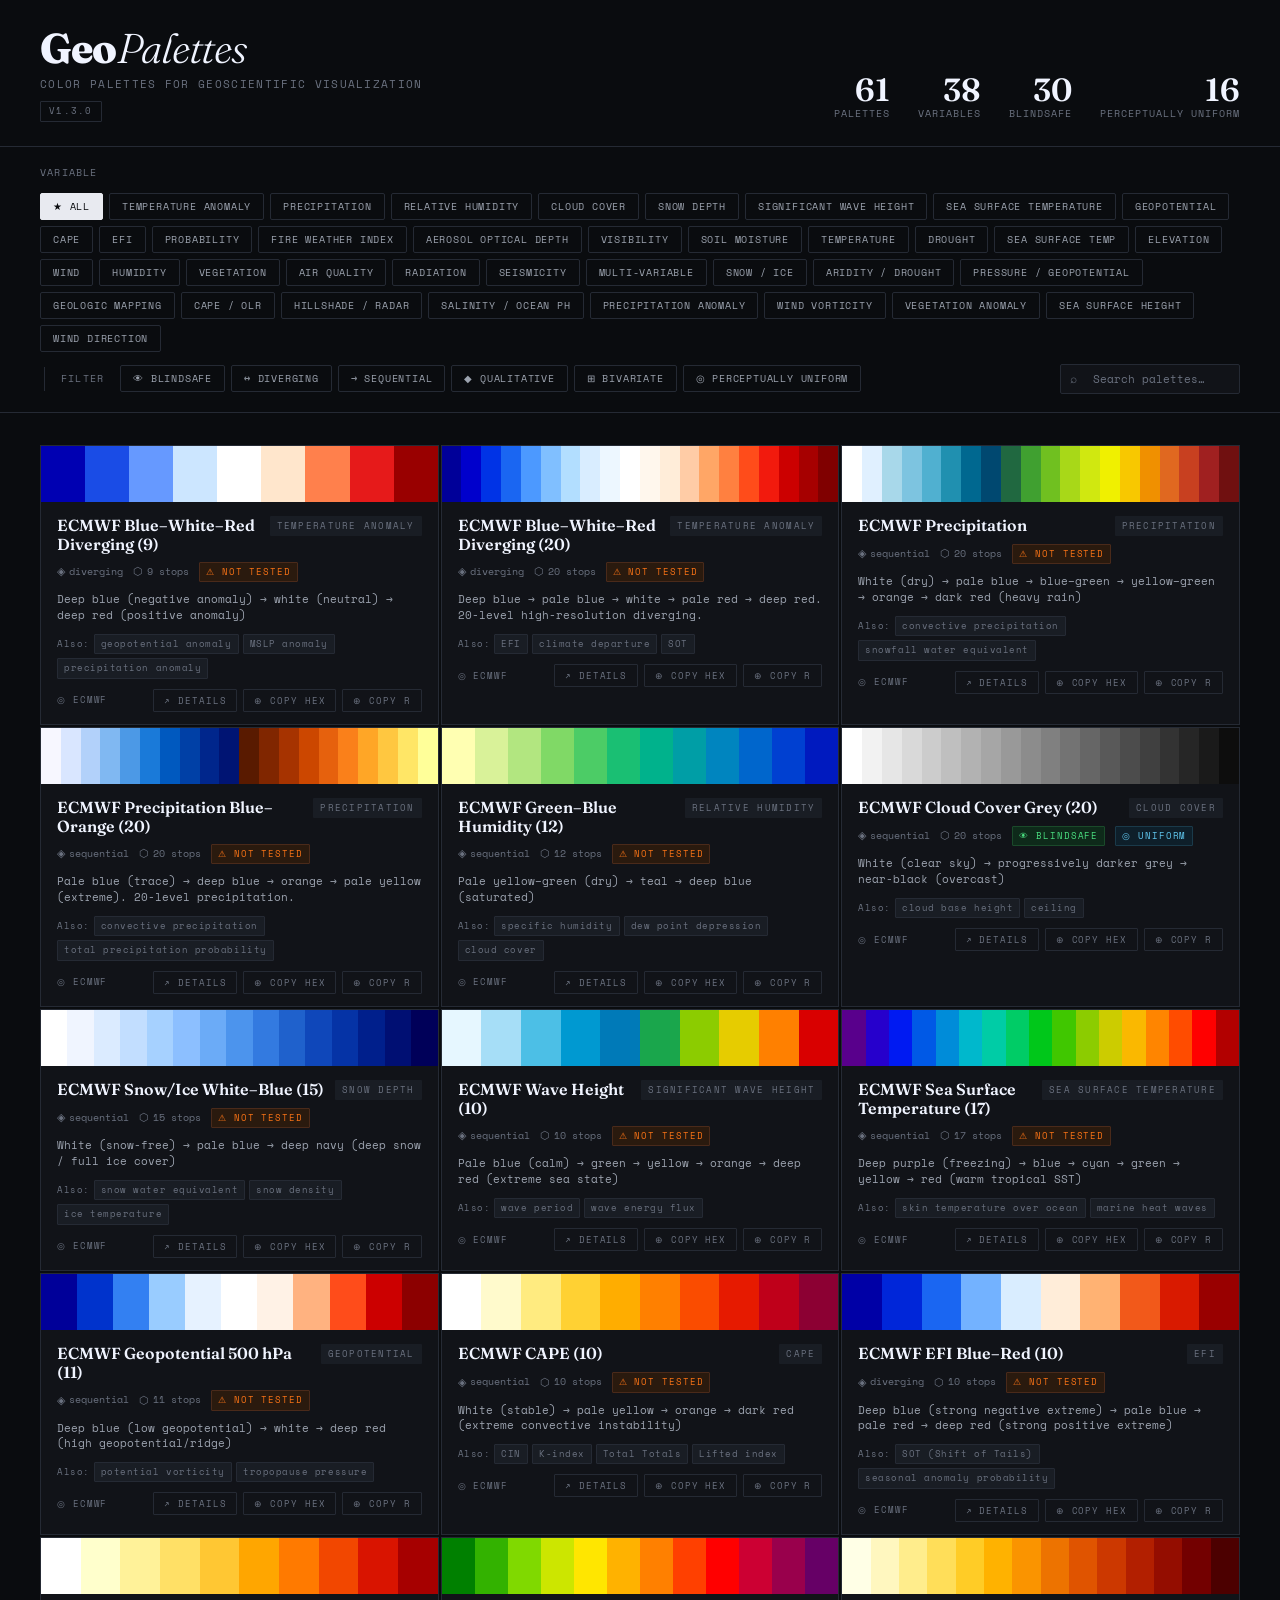
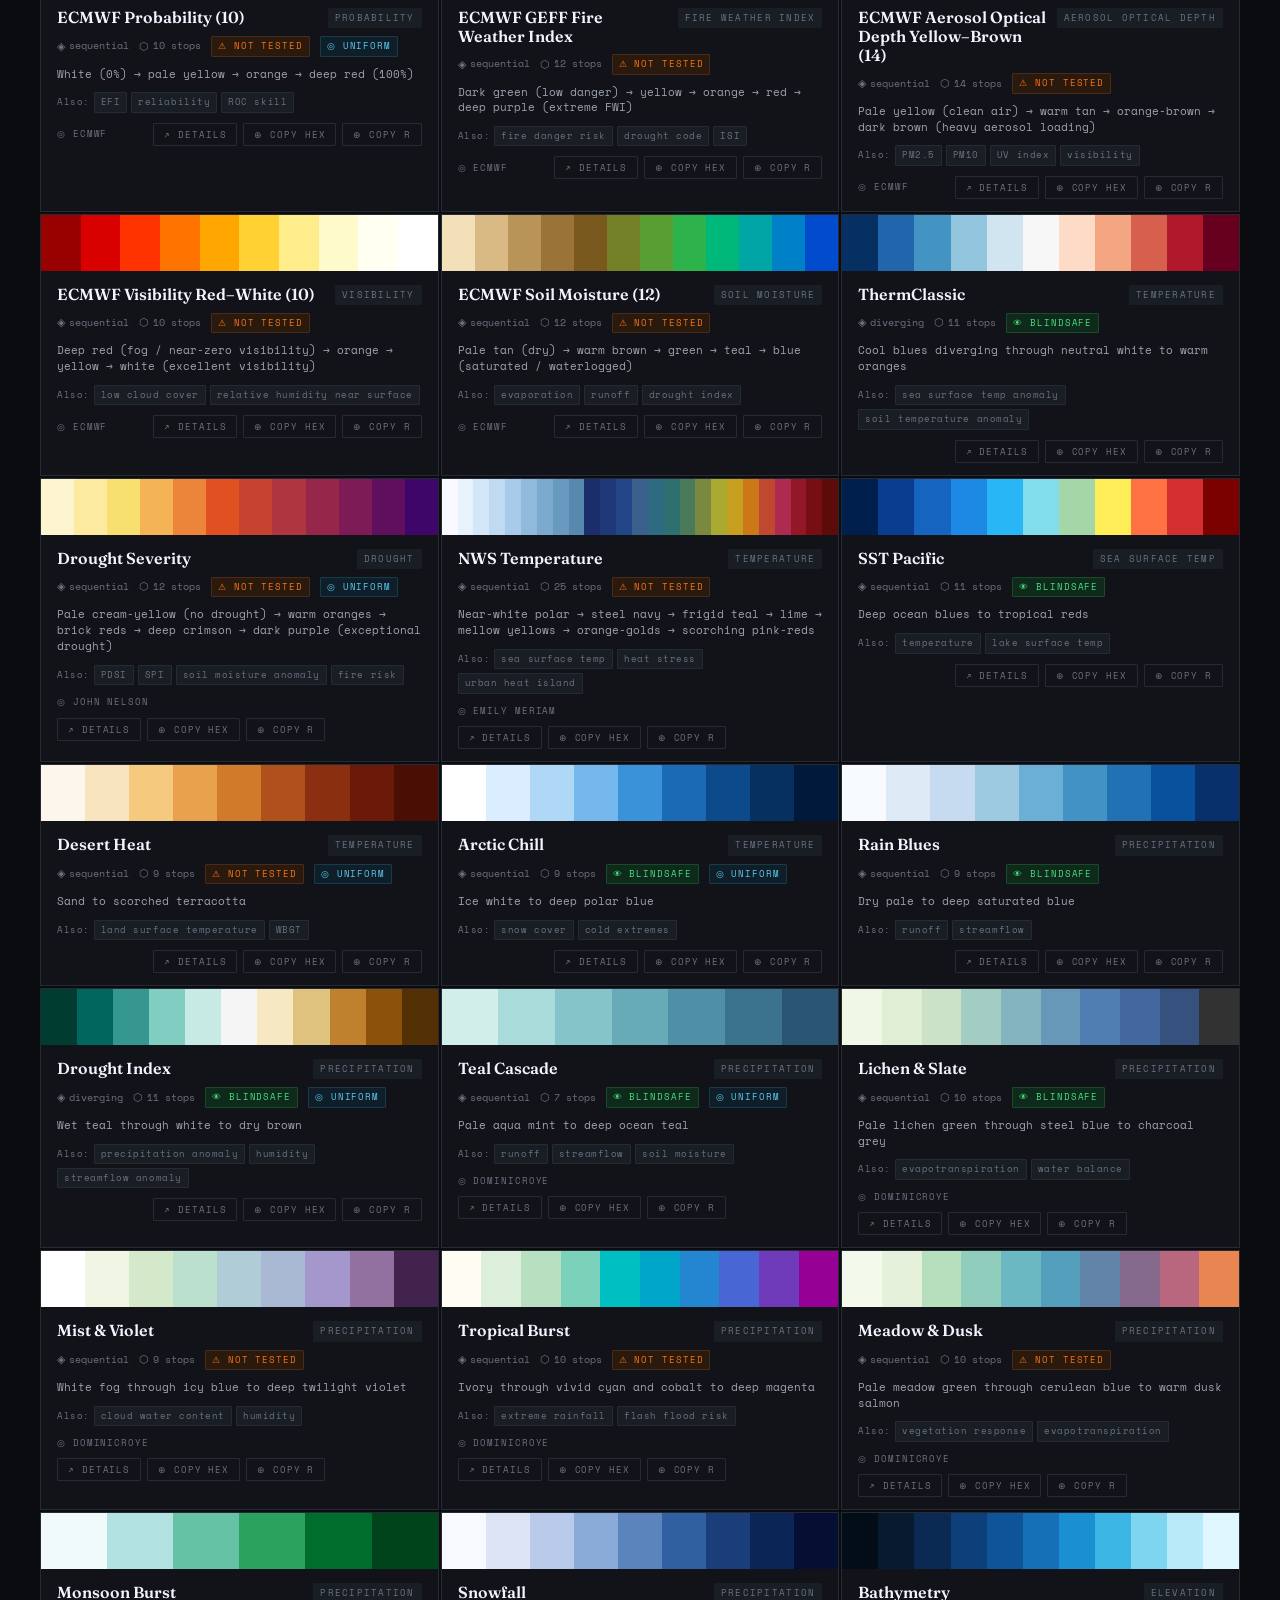
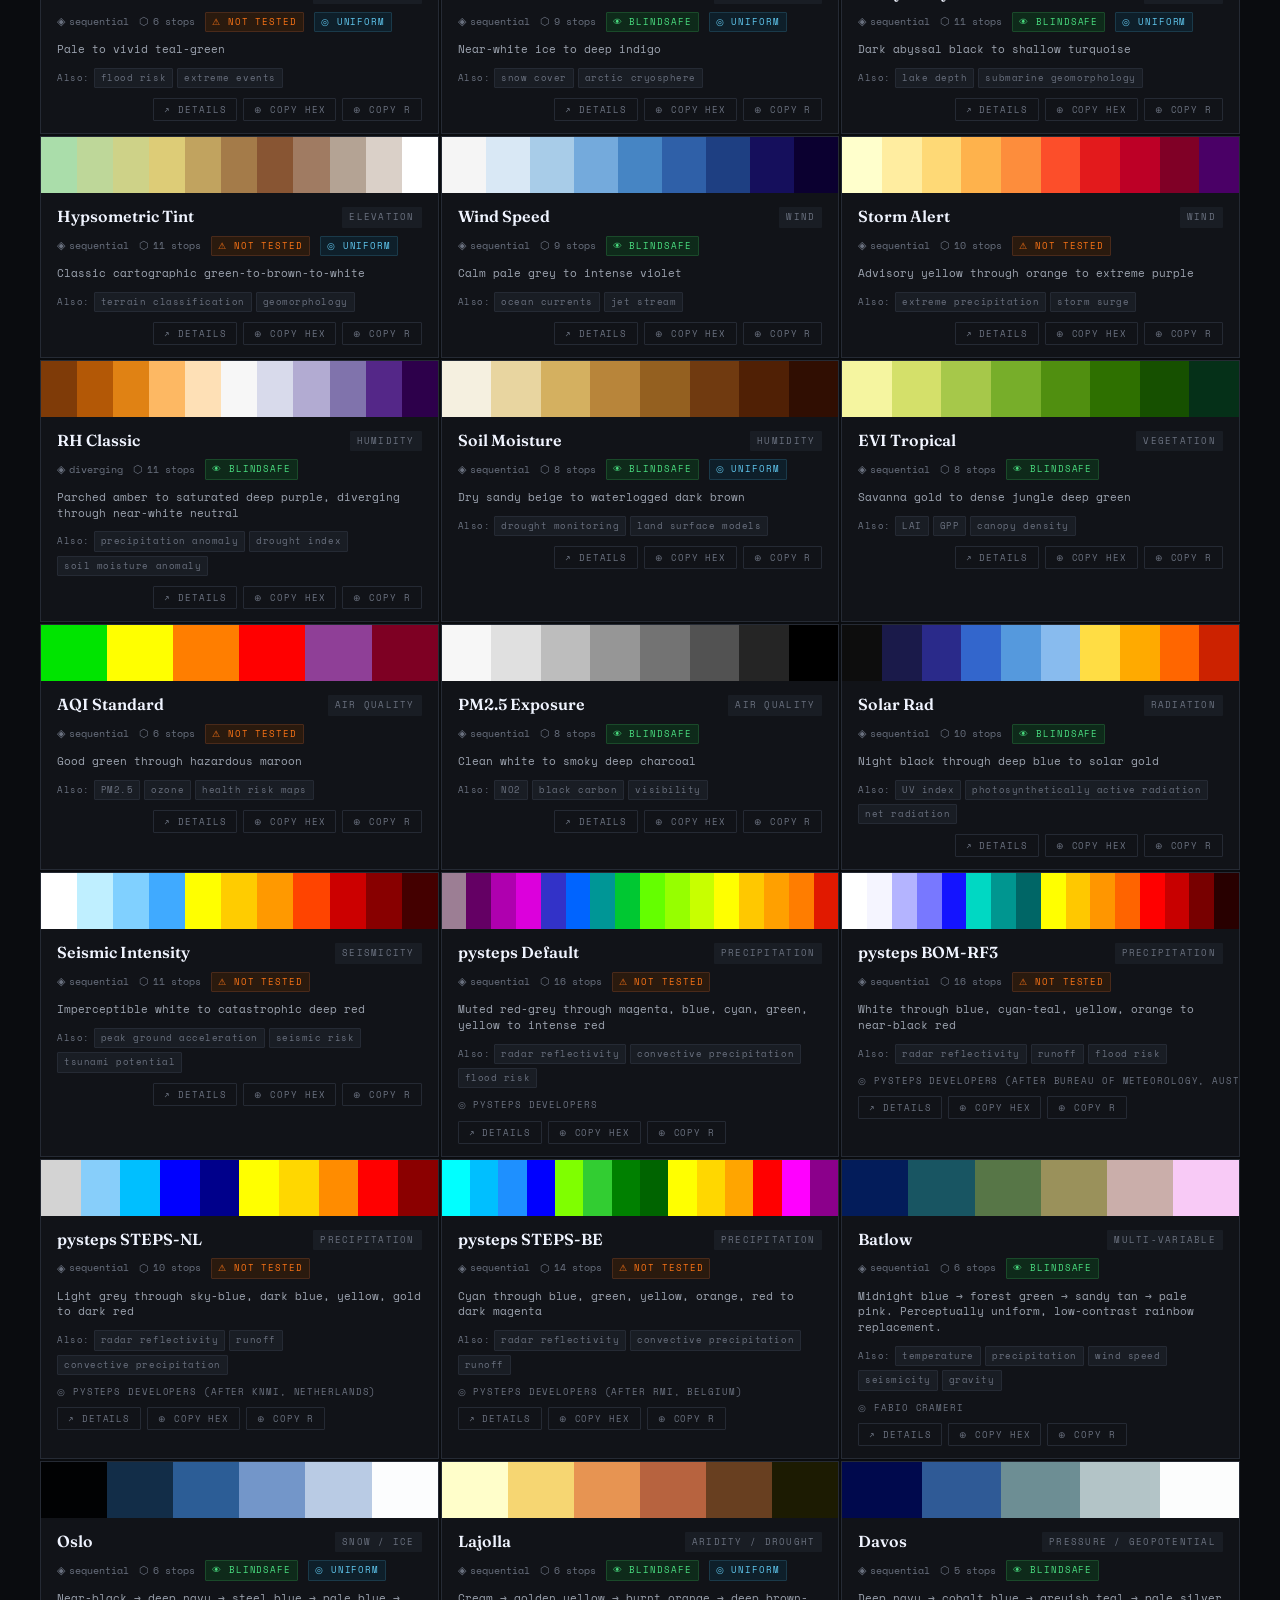
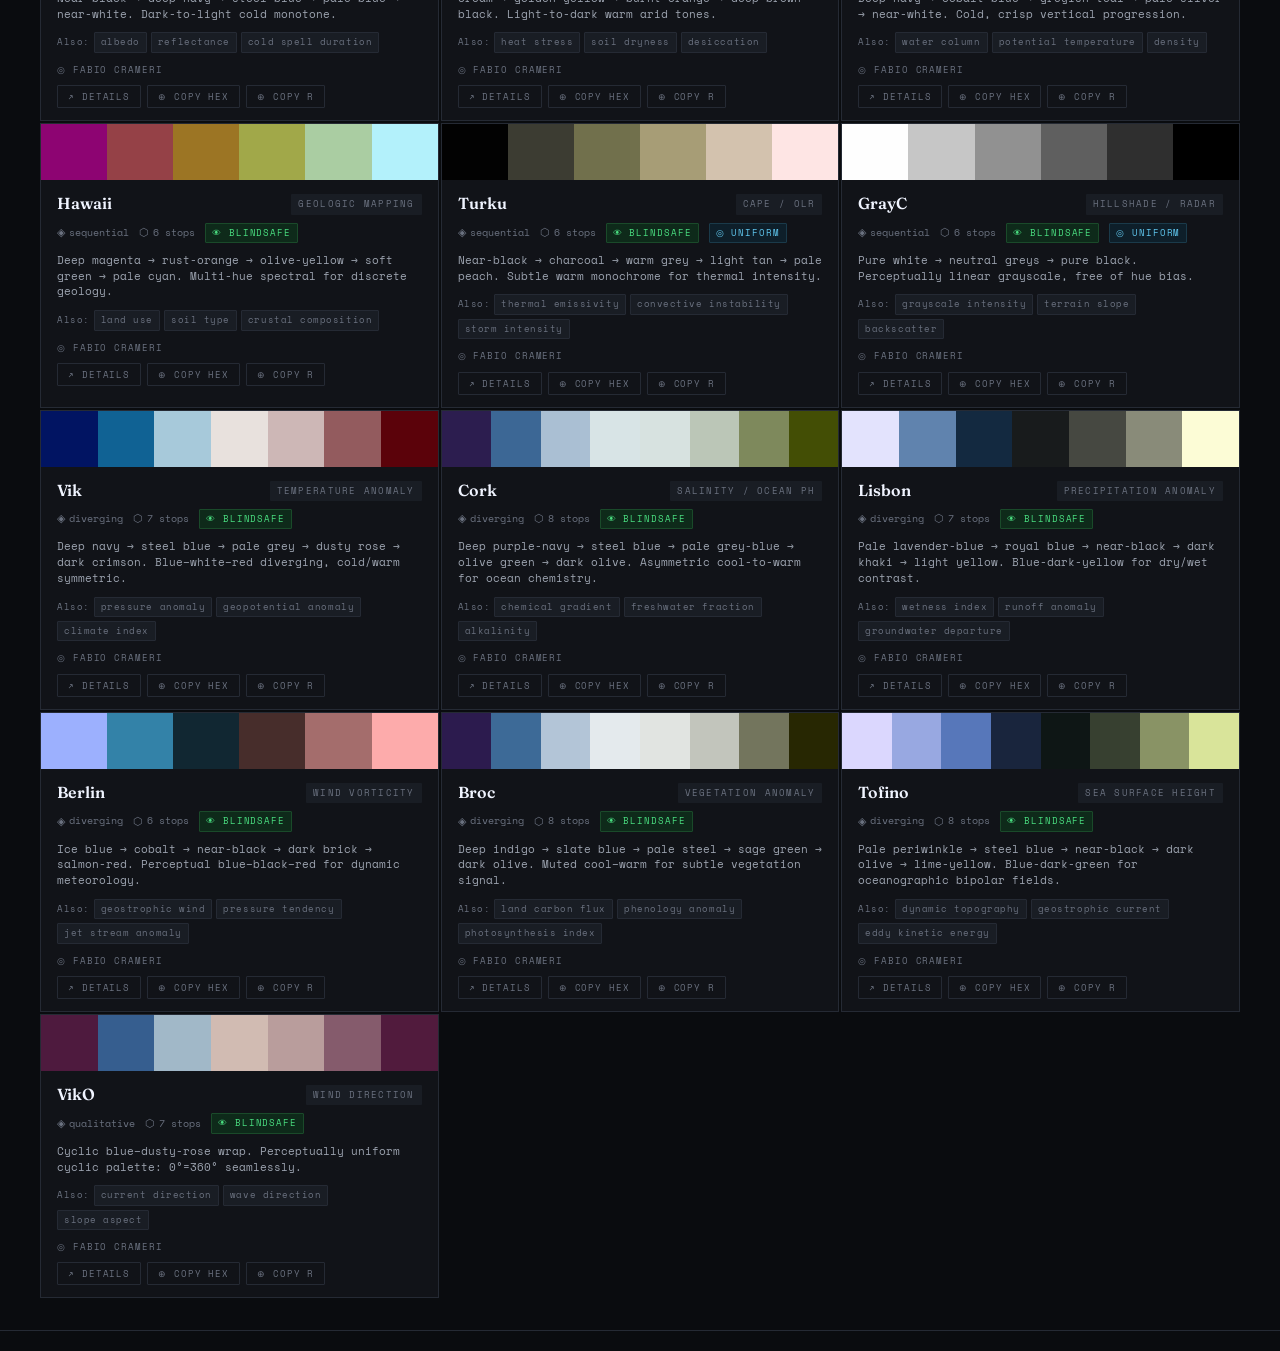
==== commit efb25109: "deploy: 8b1421b8c0990d35c3cb13e6b597c256a8a29d27" ====
--- a/index.html
+++ b/index.html
@@ -13,7 +13,7 @@
   <div class="logo-block">
     <h1>Geo<span>Palettes</span></h1>
     <p>Color palettes for geoscientific visualization</p>
-    <div class="version-badge">v1.2.0</div>
+    <div class="version-badge">v1.3.0</div>
   </div>
   <div class="header-stats">
     <div class="stat">
